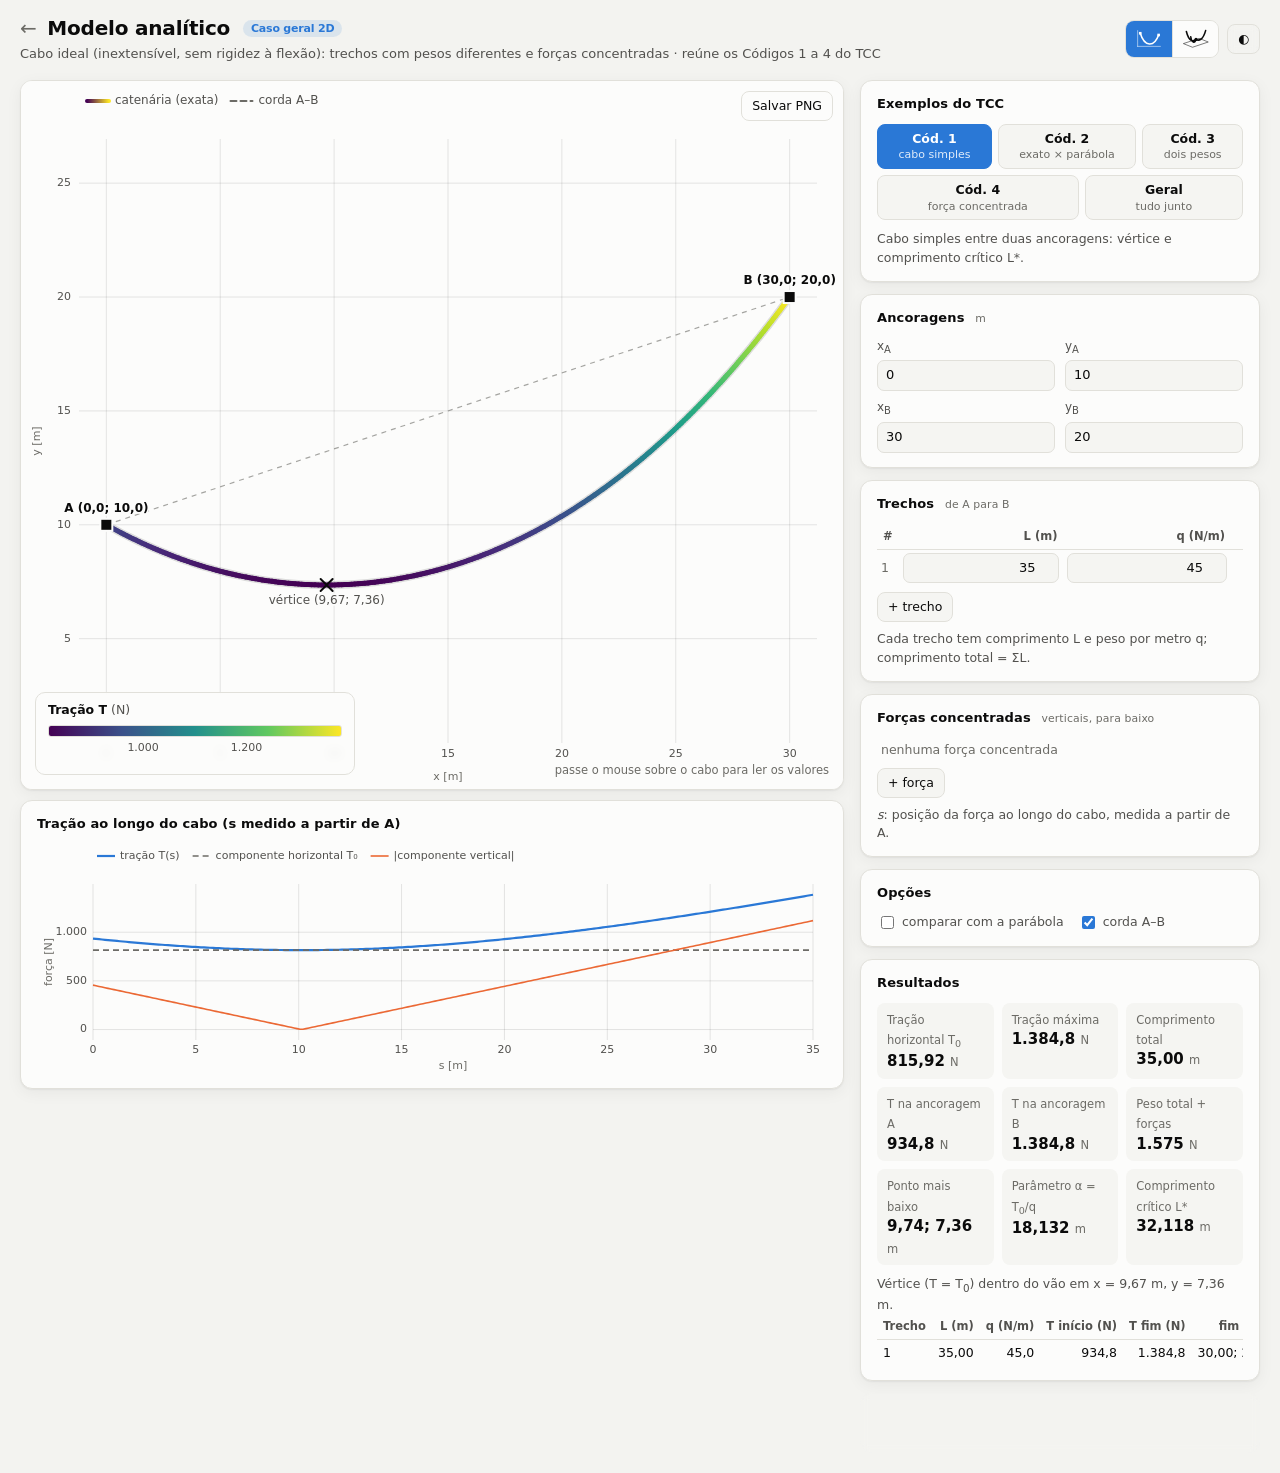
==== visualizador/analitico.html @ 1027df05 "Botão Ver código passa a ser o último item da barra lateral em todas as páginas" ====
<!doctype html>
<html lang="pt-BR">
<head>
<meta charset="utf-8">
<meta name="viewport" content="width=device-width, initial-scale=1">
<title>Modelo analítico — Catenária</title>
<link rel="stylesheet" href="style.css?v=20261104">
</head>
<body>

<header class="top">
  <div>
    <h1><a class="voltar" href="index.html" title="Voltar ao início">←</a> Modelo analítico <span class="tag" id="tagModo">Caso geral 2D</span></h1>
    <p class="sub" id="subModo">Cabo ideal (inextensível, sem rigidez à flexão): trechos com pesos diferentes e forças concentradas · reúne os Códigos 1 a 4 do TCC</p>
  </div>
  <div class="hdr-btns">
    <div class="abas" role="tablist" aria-label="Modelo">
      <button type="button" role="tab" data-modo="2d" class="on" aria-label="2D · caso geral" data-dica="2D · caso geral">
        <svg viewBox="0 0 32 24" aria-hidden="true"><path d="M3 21 H29 M3 21 V3" class="eixo"/><path d="M6 6 C 11 22, 22 22, 27 8"/><rect x="4.5" y="4.5" width="3" height="3"/><rect x="25.5" y="6.5" width="3" height="3"/></svg>
      </button>
      <button type="button" role="tab" data-modo="3d" aria-label="3D · dois cabos" data-dica="3D · dois cabos">
        <svg viewBox="0 0 32 24" aria-hidden="true"><path d="M2 18 L12 22 L30 16 L20 12 Z" class="eixo"/><path d="M5 4 C 8 16, 13 16, 16 13 M27 3 C 24 14, 19 15, 16 13 M16 13 C 15 18, 11 17, 10 10"/><circle cx="16" cy="13" r="1.8" class="no"/></svg>
      </button>
    </div>
    <button id="btnTema" class="ghost" type="button" title="Alternar tema claro/escuro" aria-label="Alternar tema claro/escuro">◐</button>
  </div>
</header>

<main class="layout">
  <section class="stage" aria-label="Gráfico">
    <div class="viewport" id="viewport">
      <canvas id="cv" role="img" aria-label="Perfil do cabo pintado pela tração"></canvas>
      <div class="toolbar" role="group" aria-label="Ações">
        <span class="modo3d" hidden>
          <button type="button" data-view="iso" class="on">Isométrica</button>
          <button type="button" data-view="front">Frontal <small>XY</small></button>
          <button type="button" data-view="side">Lateral <small>ZY</small></button>
          <button type="button" data-view="top">Superior <small>XZ</small></button>
        </span>
        <button type="button" id="btnPng" title="Salvar a imagem atual como PNG">Salvar PNG</button>
      </div>
      <div class="legend" id="legend">
        <div class="lg-title"><b>Tração T</b> <span>(N)</span></div>
        <div class="lg-bar" id="lgBar"></div>
        <div class="lg-ticks" id="lgTicks"></div>
      </div>
      <div class="hint" id="hint">passe o mouse sobre o cabo para ler os valores</div>
      <div class="tip" id="tip" hidden></div>
    </div>
    <div class="card">
      <h2 id="chTitulo">Tração ao longo do cabo</h2>
      <canvas id="ch" class="grafico" height="230" role="img" aria-label="Tração ao longo do cabo"></canvas>
    </div>
  </section>

  <aside class="side">
    <!-- ======================= 2D ======================= -->
    <div id="painel2d">
      <section class="card">
        <h2>Exemplos do TCC</h2>
        <div class="icon-row" id="presets2d"></div>
        <p class="note" id="presetNota"></p>
      </section>

      <section class="card">
        <h2>Ancoragens <small>m</small></h2>
        <div class="grade2">
          <label><span>x<sub>A</sub></span><input type="number" step="any" id="xA"></label>
          <label><span>y<sub>A</sub></span><input type="number" step="any" id="yA"></label>
          <label><span>x<sub>B</sub></span><input type="number" step="any" id="xB"></label>
          <label><span>y<sub>B</sub></span><input type="number" step="any" id="yB"></label>
        </div>
      </section>

      <section class="card">
        <h2>Trechos <small>de A para B</small></h2>
        <table class="tbl edit" id="tbTrechos"></table>
        <button type="button" class="add" id="addTrecho">+ trecho</button>
        <p class="note">Cada trecho tem comprimento L e peso por metro q; comprimento total = ΣL.</p>
      </section>

      <section class="card">
        <h2>Forças concentradas <small>verticais, para baixo</small></h2>
        <table class="tbl edit" id="tbCargas"></table>
        <button type="button" class="add" id="addCarga">+ força</button>
        <p class="note"><i>s</i>: posição da força ao longo do cabo, medida a partir de A.</p>
      </section>

      <section class="card">
        <h2>Opções</h2>
        <div class="checks">
          <label><input type="checkbox" id="chParab"> comparar com a parábola</label>
          <label><input type="checkbox" id="chCorda" checked> corda A–B</label>
        </div>
        <p class="res" id="notaParab"></p>
      </section>

      <section class="card">
        <h2>Resultados</h2>
        <p class="note warn" id="erro2d" hidden></p>
        <div class="pgrid" id="res2d"></div>
        <p class="res" id="nota2d"></p>
        <div class="tablewrap"><table class="tbl" id="tbRes2d"></table></div>
      </section>
      <div class="ver-codigo" data-codigos="solver,cod1,cod2,cod3,cod4" data-rotulo="Ver os códigos do modelo 2D"></div>
    </div>

    <!-- ======================= 3D ======================= -->
    <div id="painel3d" hidden>
      <section class="card">
        <h2>Cenários</h2>
        <div class="icon-row" id="presets3d"></div>
        <p class="note">Cabo principal ancorado em A e B (plano z = 0) e dividido no nó P a uma fração η de L<sub>1</sub>; o ramal liga C a P.</p>
      </section>
      <section class="card">
        <h2>Ancoragens <small>m · y = vertical</small></h2>
        <div class="grade3">
          <span></span><b>x</b><b>y</b><b>z</b>
          <b>A</b><input type="number" step="any" id="Ax"><input type="number" step="any" id="Ay"><input type="number" step="any" id="Az">
          <b>B</b><input type="number" step="any" id="Bx"><input type="number" step="any" id="By"><input type="number" step="any" id="Bz">
          <b>C</b><input type="number" step="any" id="Cx"><input type="number" step="any" id="Cy"><input type="number" step="any" id="Cz">
        </div>
      </section>
      <section class="card">
        <h2>Cabos</h2>
        <div class="grade2">
          <label><span>L<sub>1</sub> (m)</span><input type="number" step="any" id="L1"></label>
          <label><span>η (fração de L<sub>1</sub> em A–P)</span><input type="number" step="any" id="eta"></label>
          <label><span>L<sub>C</sub> (m)</span><input type="number" step="any" id="LC"></label>
          <label><span>q<sub>1</sub> (N/m)</span><input type="number" step="any" id="q1"></label>
          <label><span>q<sub>2</sub> (N/m)</span><input type="number" step="any" id="q2"></label>
        </div>
      </section>
      <section class="card">
        <h2>Resultados</h2>
        <p class="note warn" id="erro3d" hidden></p>
        <div class="pgrid" id="res3d"></div>
        <div class="tablewrap"><table class="tbl" id="tbRes3d"></table></div>
      </section>
      <div class="ver-codigo" data-codigos="cod5" data-rotulo="Ver o código do sistema 3D"></div>
    </div>
  </aside>
</main>

<script src="analitico_solver.js?v=20261104"></script>
<script src="analitico.js?v=20261104"></script>
<script src="codigos.js?v=20261104" onerror="window.CODIGOS=null"></script>
<script src="codigo.js?v=20261104"></script>
</body>
</html>
---- visualizador/style.css ----
:root {
  color-scheme: light;
  --bg: #f3f3f0;
  --surface: #fcfcfb;
  --surface-2: #f5f5f2;
  --ink: #0b0b0b;
  --ink-2: #52514e;
  --muted: #6c6b66;
  --line: #e1e0da;
  --grid: rgba(11, 11, 11, .10);
  --halo: rgba(11, 11, 11, .38);
  --accent: #2a78d6;
  --accent-ink: #ffffff;
  --c1: #2a78d6;   /* cabo A–P */
  --c2: #eb6834;   /* cabo B–P */
  --c3: #1baf7a;   /* cabo C–P */
  --warn-bg: #fff4dc;
  --warn-line: #eda100;
  --warn-ink: #5c3f00;
  --shadow: 0 1px 2px rgba(0, 0, 0, .06), 0 4px 16px rgba(0, 0, 0, .05);
}
@media (prefers-color-scheme: dark) {
  :root:where(:not([data-theme="light"])) {
    color-scheme: dark;
    --bg: #121211;
    --surface: #1a1a19;
    --surface-2: #222220;
    --ink: #ffffff;
    --ink-2: #c3c2b7;
    --muted: #9c9b91;
    --line: #2f2f2c;
    --grid: rgba(255, 255, 255, .10);
    --halo: rgba(255, 255, 255, .40);
    --accent: #3987e5;
    --c1: #3987e5; --c2: #d95926; --c3: #199e70;
    --warn-bg: #2b2413;
    --warn-line: #c98500;
    --warn-ink: #f0d9a3;
    --shadow: none;
  }
}
:root[data-theme="dark"] {
  color-scheme: dark;
  --bg: #121211;
  --surface: #1a1a19;
  --surface-2: #222220;
  --ink: #ffffff;
  --ink-2: #c3c2b7;
  --muted: #9c9b91;
  --line: #2f2f2c;
  --grid: rgba(255, 255, 255, .10);
  --halo: rgba(255, 255, 255, .40);
  --accent: #3987e5;
  --c1: #3987e5; --c2: #d95926; --c3: #199e70;
  --warn-bg: #2b2413;
  --warn-line: #c98500;
  --warn-ink: #f0d9a3;
  --shadow: none;
}

* { box-sizing: border-box; }
[hidden] { display: none !important; }
html, body { margin: 0; }
body {
  background: var(--bg);
  color: var(--ink);
  font: 14px/1.45 "Segoe UI", system-ui, -apple-system, Roboto, "Helvetica Neue", Arial, sans-serif;
  -webkit-font-smoothing: antialiased;
}
code { font: 12.5px/1 ui-monospace, "Cascadia Mono", Consolas, monospace; background: var(--surface-2); padding: 1px 5px; border-radius: 4px; }
small { color: var(--muted); font-weight: 400; }

/* ---------- topo ---------- */
.top {
  display: flex; align-items: center; justify-content: space-between; gap: 16px;
  padding: 14px 20px 6px;
  max-width: 1680px; margin: 0 auto;
}
h1 { margin: 0; font-size: 20px; letter-spacing: -.01em; font-weight: 650; }
.tag { font-size: 11px; font-weight: 600; color: var(--accent); background: color-mix(in srgb, var(--accent) 12%, transparent); padding: 2px 8px; border-radius: 99px; vertical-align: 3px; margin-left: 6px; }
.sub { margin: 2px 0 0; color: var(--ink-2); font-size: 13px; }
.hdr-btns { display: flex; align-items: center; gap: 8px; flex-shrink: 0; }

/* ---------- layout ---------- */
.layout {
  display: grid; gap: 16px;
  grid-template-columns: minmax(0, 1fr) 400px;
  padding: 10px 20px 20px;
  max-width: 1680px; margin: 0 auto;
  align-items: start;
}
.stage { display: flex; flex-direction: column; gap: 10px; position: sticky; top: 10px; }
.side { display: flex; flex-direction: column; gap: 12px; min-width: 0; }
/* modo "cena": esconde o painel lateral e deixa a visualização em tela cheia */
.layout.cena-cheia { grid-template-columns: minmax(0, 1fr); }
.layout.cena-cheia .side { display: none; }
/* cena de apresentação: sem legenda de tensão nem barra de tempo (a
   catenária já aparece na forma final, sem pintura por grandeza) */
.layout.cena-cheia .legend { display: none; }
.layout.cena-cheia .timeline { display: none; }

.card {
  background: var(--surface);
  border: 1px solid var(--line);
  border-radius: 12px;
  padding: 14px 16px;
  box-shadow: var(--shadow);
}
.card h2 { margin: 0 0 10px; font-size: 13px; font-weight: 650; color: var(--ink); letter-spacing: .01em; }
.card h2 small { margin-left: 6px; }
details.card > summary { cursor: pointer; font-weight: 650; font-size: 13px; list-style: none; }
details.card > summary::-webkit-details-marker { display: none; }
details.card > summary::before { content: "▸ "; color: var(--muted); }
details.card[open] > summary::before { content: "▾ "; }
details.card[open] > summary { margin-bottom: 10px; }

/* ---------- viewport ---------- */
.viewport {
  position: relative;
  height: clamp(440px, calc(100vh - 190px), 820px);
  background: var(--surface);
  border: 1px solid var(--line);
  border-radius: 12px;
  overflow: hidden;
  box-shadow: var(--shadow);
}
#cv { display: block; width: 100%; height: 100%; cursor: grab; touch-action: none; }
#cv.drag { cursor: grabbing; }

.toolbar { position: absolute; top: 10px; left: 10px; right: 10px; display: flex; flex-wrap: wrap; gap: 6px; pointer-events: none; }
.toolbar button { pointer-events: auto; }
.toolbar button:last-child { margin-left: auto; }
button {
  font: inherit; font-size: 12.5px; color: var(--ink);
  background: color-mix(in srgb, var(--surface) 88%, transparent);
  border: 1px solid var(--line);
  border-radius: 8px; padding: 5px 10px; cursor: pointer;
  backdrop-filter: blur(4px);
}
button:hover { border-color: var(--muted); }
button.on { background: var(--accent); color: var(--accent-ink); border-color: var(--accent); }
button.on small { color: inherit; opacity: .8; }
button:focus-visible, input:focus-visible, select:focus-visible { outline: 2px solid var(--accent); outline-offset: 2px; }
button.ghost { background: transparent; }
button.ico { width: 36px; height: 34px; padding: 0; font-size: 14px; }
button.primary { background: var(--accent); color: var(--accent-ink); border-color: var(--accent); }

.legend {
  position: absolute; left: 14px; bottom: 14px; width: min(320px, 60%);
  background: color-mix(in srgb, var(--surface) 90%, transparent);
  border: 1px solid var(--line); border-radius: 10px; padding: 8px 12px 20px;
  backdrop-filter: blur(4px);
}
.lg-title { font-size: 12.5px; color: var(--ink); margin-bottom: 6px; }
.lg-title span { color: var(--ink-2); }
.lg-bar { position: relative; height: 12px; border-radius: 3px; border: 1px solid var(--line); }
.lg-bar i { position: absolute; top: -6px; width: 0; height: 0; border-left: 4px solid transparent; border-right: 4px solid transparent; border-top: 6px solid var(--ink); transform: translateX(-4px); }
.lg-ticks { position: relative; height: 14px; margin-top: 3px; }
.lg-ticks span { position: absolute; transform: translateX(-50%); font-size: 11px; color: var(--ink-2); font-variant-numeric: tabular-nums; white-space: nowrap; }

.hint { position: absolute; right: 14px; bottom: 10px; font-size: 11.5px; color: var(--muted); pointer-events: none; }

.tip {
  position: absolute; z-index: 5; pointer-events: none;
  background: var(--surface); color: var(--ink);
  border: 1px solid var(--line); border-radius: 8px;
  padding: 7px 10px; font-size: 12px; line-height: 1.5;
  box-shadow: 0 4px 16px rgba(0, 0, 0, .18);
  white-space: nowrap;
}
.tip b { font-weight: 650; }
.tip .k { color: var(--ink-2); }
.tip .sw { display: inline-block; width: 9px; height: 9px; border-radius: 2px; margin-right: 6px; }

/* ---------- linha do tempo ---------- */
.timeline {
  display: flex; align-items: center; gap: 8px;
  background: var(--surface); border: 1px solid var(--line); border-radius: 12px;
  padding: 8px 12px; box-shadow: var(--shadow);
}
#slider { flex: 1; min-width: 80px; accent-color: var(--accent); }
.tl-info { display: flex; flex-direction: column; min-width: 190px; line-height: 1.25; font-variant-numeric: tabular-nums; }
.tl-info span { font-size: 12px; color: var(--ink-2); }
.speed { font-size: 12px; color: var(--ink-2); display: flex; align-items: center; gap: 4px; }

/* ---------- controles ---------- */
.radios { display: flex; flex-direction: column; gap: 4px; }
.radios button {
  display: flex; justify-content: space-between; align-items: baseline; gap: 10px;
  text-align: left; width: 100%; background: var(--surface-2);
}
.radios button.on { background: var(--accent); color: var(--accent-ink); border-color: var(--accent); }
.radios button span:last-child { color: var(--muted); font-size: 12px; }
.radios button.on span:last-child { color: inherit; opacity: .85; }
.icon-row { display: flex; flex-wrap: wrap; gap: 6px; margin: 4px 0 10px; }
.icon-row button {
  flex: 1 1 auto; min-width: 44px; background: var(--surface-2);
  font-size: 12.5px; font-variant-numeric: tabular-nums; padding: 7px 8px;
}
.icon-row button.on { background: var(--accent); color: var(--accent-ink); border-color: var(--accent); }
/* ---------- força concentrada ---------- */
.cabo-row button { display: flex; flex-direction: column; align-items: center; gap: 3px; padding: 7px 6px 6px; }
.cabo-row button svg { width: 46px; height: 26px; }
.cabo-row button small { font-size: 11px; opacity: .8; }
.rotulo-linha { display: flex; justify-content: space-between; align-items: baseline; font-size: 12px; color: var(--ink-2); margin-top: 6px; }
.rotulo-linha output { font-weight: 650; color: var(--ink); font-variant-numeric: tabular-nums; }
.regua { width: 100%; height: auto; display: block; margin: 2px 0 4px; user-select: none; }
.regua .cabo { fill: none; stroke: var(--ink-2); stroke-width: 2.5; stroke-linecap: round; }
.regua .ponto { fill: var(--surface-2); stroke: var(--ink-2); stroke-width: 1.5; cursor: pointer; }
.regua .ponto:hover { fill: var(--accent); }
.regua .ponto.on { fill: #e8590c; stroke: #e8590c; }
.regua .alvo { fill: transparent; cursor: pointer; }
.regua text { font-size: 11px; fill: var(--muted); font-family: inherit; }
.regua .ancora { fill: var(--ink); }
.regua .seta { stroke: #e8590c; stroke-width: 3; stroke-linecap: round; }
.regua .ponta { fill: #e8590c; }
.mag-linha { display: flex; align-items: center; gap: 8px; margin: 2px 0 10px; }
.mag-linha input { flex: 1; accent-color: #e8590c; }
.mag-linha .passo { width: 30px; height: 30px; padding: 0; font-size: 16px; line-height: 1; background: var(--surface-2); }
.note { margin: 8px 0 0; font-size: 12.5px; color: var(--ink-2); }
.note.warn { background: var(--warn-bg); color: var(--warn-ink); border-left: 3px solid var(--warn-line); padding: 7px 10px; border-radius: 6px; }
.row { display: flex; gap: 10px; margin-top: 10px; flex-wrap: wrap; }
.row label { display: flex; flex-direction: column; gap: 3px; font-size: 12px; color: var(--ink-2); flex: 1; min-width: 140px; }
select {
  font: inherit; font-size: 13px; color: var(--ink);
  background: var(--surface-2); border: 1px solid var(--line); border-radius: 8px; padding: 5px 8px;
}
.checks { display: flex; gap: 14px; flex-wrap: wrap; margin-top: 10px; font-size: 12.5px; color: var(--ink-2); }
.checks label { display: flex; align-items: center; gap: 5px; cursor: pointer; }
.checks input { accent-color: var(--accent); }

/* ---------- resultados ---------- */
.pgrid { display: grid; grid-template-columns: repeat(3, 1fr); gap: 8px; margin-bottom: 10px; }
.pgrid > div { background: var(--surface-2); border-radius: 8px; padding: 6px 10px; }
.pgrid .lbl { font-size: 11.5px; color: var(--muted); }
.pgrid .val { font-size: 15px; font-weight: 650; font-variant-numeric: tabular-nums; }
.pgrid .val small { font-size: 11.5px; }
.tablewrap { overflow-x: auto; }
.tablewrap.tall { max-height: 340px; overflow-y: auto; }
.tbl { width: 100%; border-collapse: collapse; font-size: 12.5px; font-variant-numeric: tabular-nums; }
.tbl th { text-align: right; font-weight: 600; color: var(--ink-2); font-size: 11.5px; padding: 4px 6px; border-bottom: 1px solid var(--line); white-space: nowrap; position: sticky; top: 0; background: var(--surface); }
.tbl td { text-align: right; padding: 4px 6px; border-bottom: 1px solid var(--line); white-space: nowrap; }
.tbl th:first-child, .tbl td:first-child { text-align: left; }
.tbl tr:last-child td { border-bottom: 0; }
.tbl .sw { display: inline-block; width: 10px; height: 10px; border-radius: 3px; margin-right: 6px; vertical-align: -1px; }
.tbl .dim { color: var(--muted); }
.tbl .delta { color: var(--ink-2); }

/* ---------- gráficos ---------- */
.legendrow { display: flex; gap: 14px; font-size: 12px; color: var(--ink-2); margin-bottom: 4px; }
.legendrow .sw { display: inline-block; width: 12px; height: 3px; border-radius: 2px; margin-right: 6px; vertical-align: 3px; }
.chart { position: relative; }
.chart svg { display: block; width: 100%; height: auto; overflow: visible; }
.chart text { fill: var(--ink-2); font-size: 11px; font-family: inherit; }
.chart .ttl { fill: var(--muted); }
.chart .gridline { stroke: var(--grid); stroke-width: 1; }
.chart .axis { stroke: var(--muted); stroke-width: 1; }
.chart .mk { stroke: var(--ink); stroke-width: 1; stroke-dasharray: 3 3; opacity: .55; }

.foot { max-width: 1680px; margin: 0 auto; padding: 0 20px 24px; color: var(--muted); font-size: 12px; }

/* ---------- responsivo ---------- */
@media (max-width: 1080px) {
  .layout { grid-template-columns: minmax(0, 1fr); padding: 8px 16px 16px; }
  .stage { position: static; }
  .viewport { height: clamp(360px, 62vh, 620px); }
  .top { padding: 12px 16px 4px; }
  .foot { padding: 0 16px 20px; }
}
@media (max-width: 560px) {
  .tl-info { min-width: 0; }
  .speed { display: none; }
  .hint { display: none; }
  .legend { width: calc(100% - 28px); }
  .pgrid { grid-template-columns: 1fr; }
}

/* ---------- modelo analítico ---------- */
[hidden] { display: none !important; }
#painel2d, #painel3d { display: flex; flex-direction: column; gap: 12px; }
a.voltar { color: var(--muted); text-decoration: none; margin-right: 4px; font-weight: 400; }
a.voltar:hover { color: var(--accent); }
.abas { display: inline-flex; border: 1px solid var(--line); border-radius: 9px; overflow: hidden; }
.abas button { border: 0; border-radius: 0; background: var(--surface); }
.abas button + button { border-left: 1px solid var(--line); }
.abas button.on { background: var(--accent); color: var(--accent-ink); }
input[type=number] {
  font: inherit; font-size: 13px; color: var(--ink); width: 100%; min-width: 0;
  background: var(--surface-2); border: 1px solid var(--line); border-radius: 7px; padding: 5px 8px;
  font-variant-numeric: tabular-nums;
}
.grade2 { display: grid; grid-template-columns: 1fr 1fr; gap: 8px 10px; }
.grade2 label { display: flex; flex-direction: column; gap: 3px; font-size: 12px; color: var(--ink-2); }
.grade3 { display: grid; grid-template-columns: 22px 1fr 1fr 1fr; gap: 6px 8px; align-items: center; font-size: 12px; color: var(--ink-2); }
.grade3 b { font-weight: 600; text-align: center; }
.tbl.edit td { padding: 3px 4px; }
.tbl.edit td:first-child { color: var(--muted); width: 22px; }
.tbl.edit input { text-align: right; }
.tbl .rm { width: 26px; height: 26px; padding: 0; line-height: 1; font-size: 15px; color: var(--muted); background: transparent; }
.tbl .rm:hover { color: #d7191c; border-color: #d7191c; }
button.add { margin-top: 6px; font-size: 12.5px; background: var(--surface-2); }
#presets2d button, #presets3d button { line-height: 1.25; padding: 6px 8px; }
#presets2d button small, #presets3d button small { font-size: 11px; }
#presets2d button.on small, #presets3d button.on small { color: inherit; opacity: .85; }
canvas.grafico { display: block; width: 100%; height: 230px; }

/* ---------- página inicial ---------- */
.inicio { max-width: 1100px; margin: 0 auto; padding: 48px 20px 40px; }
.inicio h1 { font-size: 30px; }
.inicio .sub { font-size: 14.5px; margin-top: 6px; max-width: 760px; }
.opcoes { display: grid; grid-template-columns: repeat(3, minmax(0, 1fr)); gap: 18px; margin-top: 34px; }
.opcao {
  display: flex; flex-direction: column; gap: 10px; text-decoration: none; color: inherit;
  background: var(--surface); border: 1px solid var(--line); border-radius: 16px; padding: 22px 22px 20px;
  box-shadow: var(--shadow); transition: border-color .15s, transform .15s;
}
a.opcao:hover { border-color: var(--accent); transform: translateY(-2px); }
.opcao svg { width: 100%; height: 120px; }
.opcao h2 { margin: 4px 0 0; font-size: 19px; font-weight: 650; }
.opcao p { margin: 0; color: var(--ink-2); font-size: 13.5px; }
.opcao ul { margin: 0; padding-left: 18px; color: var(--ink-2); font-size: 13px; }
.opcao .ir { margin-top: auto; color: var(--accent); font-weight: 600; font-size: 13.5px; }
.opcao.breve { opacity: .6; }
.opcao.breve .ir { color: var(--muted); }
@media (max-width: 860px) { .opcoes { grid-template-columns: 1fr; } }

/* ---------- créditos (página inicial) ---------- */
.creditos-btn { display: inline-flex; align-items: center; gap: 7px; }
.creditos-btn svg { width: 18px; height: 18px; fill: none; stroke: currentColor; stroke-width: 1.7; stroke-linecap: round; }
dialog.creditos {
  width: min(560px, calc(100vw - 32px)); max-height: calc(100vh - 48px); overflow-y: auto;
  padding: 30px 32px 24px; border: 1px solid var(--line); border-radius: 18px;
  background: var(--surface); color: var(--ink); box-shadow: 0 24px 64px rgba(0, 0, 0, .28);
}
dialog.creditos[open] { animation: cr-entra .22s ease-out; }
dialog.creditos:focus { outline: none; }
dialog.creditos::backdrop { background: rgba(10, 10, 12, .45); backdrop-filter: blur(3px); animation: cr-fundo .22s ease-out; }
@keyframes cr-entra { from { opacity: 0; transform: translateY(10px) scale(.98); } }
@keyframes cr-fundo { from { opacity: 0; } }
@media (prefers-reduced-motion: reduce) { dialog.creditos[open], dialog.creditos::backdrop { animation: none; } }
.cr-fechar { position: absolute; top: 12px; right: 12px; width: 34px; height: 34px; padding: 0; font-size: 20px; line-height: 1; background: transparent; border-color: transparent; color: var(--muted); }
.cr-fechar:hover { color: var(--ink); border-color: var(--line); }
.cr-topo { text-align: center; padding-bottom: 18px; border-bottom: 1px solid var(--line); margin-bottom: 6px; }
.cr-marca { width: 64px; height: 40px; }
.cr-marca rect { fill: var(--ink); }
.cr-marca path { stroke: var(--accent); }
.cr-rotulo { margin: 8px 0 6px; font-size: 11.5px; font-weight: 600; letter-spacing: .08em; text-transform: uppercase; color: var(--accent); }
.creditos h2 { margin: 0; font-size: 19px; line-height: 1.3; font-weight: 650; text-wrap: balance; }
.cr-inst { margin: 8px 0 0; font-size: 13px; color: var(--ink-2); }
.creditos h3 { margin: 18px 0 8px; font-size: 11.5px; font-weight: 650; letter-spacing: .08em; text-transform: uppercase; color: var(--muted); }
.cr-pessoas { list-style: none; margin: 0; padding: 0; display: grid; gap: 8px; }
.cr-pessoas li { display: flex; align-items: center; gap: 12px; padding: 10px 12px; background: var(--surface-2); border-radius: 12px; }
.cr-pessoas b { display: block; font-size: 14.5px; font-weight: 620; }
.cr-pessoas small { display: block; font-size: 12.5px; margin-top: 1px; }
.cr-avatar {
  flex: 0 0 40px; width: 40px; height: 40px; border-radius: 50%; display: grid; place-items: center;
  font-size: 13.5px; font-weight: 700; letter-spacing: .02em;
  color: var(--accent); background: color-mix(in srgb, var(--accent) 14%, transparent);
}
.cr-avatar.cr-prof { color: #b45309; background: color-mix(in srgb, #e8590c 16%, transparent); }
.cr-sobre { margin: 18px 0 0; font-size: 13px; color: var(--ink-2); line-height: 1.55; }
.cr-rodape { display: flex; justify-content: flex-end; margin-top: 18px; }
.cr-rodape button { padding: 8px 18px; }

/* abas 2D/3D só com ícone; o nome aparece numa dica ao passar o mouse */
.abas { overflow: visible; }
/* o cabeçalho fica acima dos cards (que têm position: relative), senão a dica some atrás deles */
.top { position: relative; z-index: 30; }
.abas button { position: relative; width: 46px; height: 36px; padding: 0; display: grid; place-items: center; }
.abas button:first-child { border-radius: 8px 0 0 8px; }
.abas button:last-child { border-radius: 0 8px 8px 0; }
.abas svg { width: 28px; height: 21px; fill: none; stroke: currentColor; stroke-width: 1.8; stroke-linecap: round; stroke-linejoin: round; }
.abas svg rect, .abas svg .no { fill: currentColor; stroke: none; }
.abas svg .eixo { stroke-width: 1.1; opacity: .55; }
.abas button[data-dica]::after {
  content: attr(data-dica); position: absolute; top: calc(100% + 8px); left: 50%; transform: translate(-50%, -3px);
  white-space: nowrap; font-size: 12px; font-weight: 500; color: var(--ink); background: var(--surface);
  border: 1px solid var(--line); border-radius: 7px; padding: 4px 9px; box-shadow: 0 4px 14px rgba(0, 0, 0, .14);
  opacity: 0; pointer-events: none; transition: opacity .12s, transform .12s; z-index: 5;
}
.abas button:hover::after, .abas button:focus-visible::after { opacity: 1; transform: translate(-50%, 0); }

/* ---------- notas dos cards: ícone "i" + balão ---------- */
.card { position: relative; }
.card h2.com-info { display: flex; align-items: center; gap: 6px; }
.card h2.com-info small { margin-left: 2px; }
.info-btn {
  margin-left: auto; flex: 0 0 auto; width: 26px; height: 26px; padding: 0; display: grid; place-items: center;
  border-radius: 50%; border-color: transparent; background: transparent; color: var(--muted);
}
.info-btn:hover, .info-btn.on { color: var(--accent); border-color: color-mix(in srgb, var(--accent) 40%, transparent); background: color-mix(in srgb, var(--accent) 10%, transparent); }
.info-btn svg { width: 17px; height: 17px; fill: none; stroke: currentColor; stroke-width: 1.6; stroke-linecap: round; }
.info-btn svg .p { fill: currentColor; stroke: none; }
.info-pop {
  position: absolute; z-index: 20; top: 44px; left: 12px; right: 12px;
  background: var(--surface); border: 1px solid var(--line); border-radius: 10px;
  padding: 10px 12px; box-shadow: 0 10px 28px rgba(0, 0, 0, .22);
  animation: info-entra .14s ease-out;
}
.info-pop::before {
  content: ""; position: absolute; top: -6px; right: 14px; width: 10px; height: 10px;
  background: var(--surface); border-left: 1px solid var(--line); border-top: 1px solid var(--line); transform: rotate(45deg);
}
.info-pop .note { margin: 0; }
.info-pop .note + .note { margin-top: 8px; }
@keyframes info-entra { from { opacity: 0; transform: translateY(-4px); } }
@media (prefers-reduced-motion: reduce) { .info-pop { animation: none; } }

/* orientador: cartão clicável (perfil externo, nova aba) */
.cr-pessoas li:has(> .cr-link) { padding: 0; }
.cr-link { display: flex; align-items: center; gap: 12px; width: 100%; padding: 10px 12px; border-radius: 12px; color: inherit; text-decoration: none; border: 1px solid transparent; transition: border-color .15s, background .15s; }
.cr-link:hover { border-color: var(--accent); background: color-mix(in srgb, var(--accent) 6%, transparent); }
.cr-link:hover b { color: var(--accent); }
.cr-link:focus-visible { outline: 2px solid var(--accent); outline-offset: 2px; }
.cr-ext { width: 17px; height: 17px; margin-left: auto; flex: 0 0 auto; fill: none; stroke: var(--muted); stroke-width: 1.7; stroke-linecap: round; stroke-linejoin: round; }
.cr-link:hover .cr-ext { stroke: var(--accent); }
.sr-only { position: absolute; width: 1px; height: 1px; overflow: hidden; clip: rect(0 0 0 0); white-space: nowrap; }
details.card > summary.com-info { display: flex; align-items: center; gap: 6px; }
details.card > summary.com-info::before { flex: 0 0 auto; }
summary > .info-pop { top: 46px; font-weight: 400; cursor: default; }

/* rodapé da página inicial: link do repositório */
.rodape-inicio { margin: 28px 0 0; display: flex; flex-wrap: wrap; align-items: center; gap: 8px; font-size: 13px; color: var(--muted); }
.rodape-inicio a { display: inline-flex; align-items: center; gap: 7px; color: var(--ink-2); text-decoration: none; font-weight: 600; }
.rodape-inicio a:hover { color: var(--accent); }
.rodape-inicio svg { width: 17px; height: 17px; fill: currentColor; }

/* ---------- aba 2D da simulação (ansys2d.html) ---------- */
#casos { display: grid; grid-template-columns: repeat(4, minmax(0, 1fr)); }
#casos button { line-height: 1.25; padding: 6px 6px; }
#casos button small { font-size: 11px; }
#casos button.on small { color: inherit; opacity: .85; }
@media (max-width: 520px) { #casos { grid-template-columns: repeat(3, minmax(0, 1fr)); } }
.tbl.clicavel tbody tr { cursor: pointer; }
.tbl.clicavel tbody tr:hover td { background: var(--surface-2); }
.tbl.clicavel tbody tr.on td { background: color-mix(in srgb, var(--accent) 12%, transparent); font-weight: 600; }
/* resultados em texto que ficam visíveis no card (fora do ícone "i") */
.res { margin: 8px 0 0; font-size: 12.5px; color: var(--ink-2); }
.res:empty { display: none; }
/* logo do Ansys no card da página inicial (versão clara/escura conforme o tema) */
.titulo-logo { display: flex; align-items: center; gap: 10px; }
.titulo-logo img { height: 22px; width: auto; transform: translateY(1px); }
.logo-escuro { display: none; }
@media (prefers-color-scheme: dark) {
  :root:not([data-theme="light"]) .logo-claro { display: none; }
  :root:not([data-theme="light"]) .logo-escuro { display: inline; }
}
:root[data-theme="dark"] .logo-claro { display: none; }
:root[data-theme="dark"] .logo-escuro { display: inline; }
.titulo-logo img.logo-qualisys { height: 16px; transform: translateY(2px); }

/* ---------- experimento (experimento.html) ---------- */
.stage.exp { position: static; }
.stage.exp .viewport { height: clamp(380px, calc(100vh - 260px), 720px); }
.ghost-file {
  display: inline-flex; align-items: center; font-size: 12.5px; color: var(--ink); cursor: pointer;
  border: 1px solid var(--line); border-radius: 8px; padding: 5px 10px;
}
.ghost-file:hover { border-color: var(--muted); }
.ghost-file:focus-within { outline: 2px solid var(--accent); outline-offset: 2px; }
.exag-tag {
  position: absolute; left: 14px; top: 52px; font-size: 12px; font-weight: 600; color: var(--accent);
  background: color-mix(in srgb, var(--accent) 12%, var(--surface)); padding: 3px 9px; border-radius: 99px; pointer-events: none;
}
.soltar {
  position: absolute; inset: 10px; z-index: 6; display: grid; place-items: center; pointer-events: none;
  border: 2px dashed var(--accent); border-radius: 10px; font-weight: 600; color: var(--accent);
  background: color-mix(in srgb, var(--accent) 8%, var(--surface));
}
.gr-wrap { position: relative; }
canvas.grafico-exp { display: block; width: 100%; height: 330px; cursor: crosshair; }
.tbl.edit-nomes td { padding: 3px 6px; }
.tbl.edit-nomes input[type=text] {
  font: inherit; font-size: 12.5px; color: var(--ink); width: 92px;
  background: transparent; border: 1px solid transparent; border-radius: 6px; padding: 3px 6px;
}
.tbl.edit-nomes input[type=text]:hover { border-color: var(--line); }
.tbl.edit-nomes input[type=text]:focus { border-color: var(--accent); background: var(--surface); outline: none; }
.tbl.clicavel tbody tr.on input[type=text] { font-weight: 600; }
.lig-linha { display: flex; align-items: center; gap: 6px; }
.lig-linha select { flex: 1; min-width: 0; }
.lig-linha .add { margin-top: 0; }
.lig-lista { list-style: none; margin: 10px 0 0; padding: 0; display: grid; gap: 4px; font-size: 12.5px; }
.lig-lista li { display: flex; align-items: center; gap: 8px; padding: 3px 4px 3px 10px; background: var(--surface-2); border-radius: 8px; }
.lig-lista li span { flex: 1; }
.lig-lista li small { font-variant-numeric: tabular-nums; }
.lig-lista li.vazio { color: var(--muted); background: transparent; padding-left: 0; }
.lig-lista .rm { width: 26px; height: 26px; padding: 0; line-height: 1; font-size: 15px; color: var(--muted); background: transparent; border-color: transparent; }
.lig-lista .rm:hover { color: #d7191c; border-color: #d7191c; }

.row.importar { align-items: center; }
.row.importar .add { margin-top: 0; }
dialog.colar {
  width: min(640px, calc(100vw - 32px)); padding: 22px 24px 18px; border: 1px solid var(--line); border-radius: 16px;
  background: var(--surface); color: var(--ink); box-shadow: 0 24px 64px rgba(0, 0, 0, .28);
}
dialog.colar::backdrop { background: rgba(10, 10, 12, .45); backdrop-filter: blur(3px); }
dialog.colar h2 { margin: 0 0 6px; font-size: 16px; font-weight: 650; }
dialog.colar .ex { margin: 6px 0 0; padding: 6px 10px; background: var(--surface-2); border-radius: 8px; font: 12px/1.45 ui-monospace, "Cascadia Mono", Consolas, monospace; color: var(--ink-2); overflow-x: auto; tab-size: 10; }
.colar-nome { display: flex; flex-direction: column; gap: 3px; margin-top: 12px; font-size: 12px; color: var(--ink-2); }
.colar-nome input, dialog.colar textarea {
  font: inherit; font-size: 13px; color: var(--ink); background: var(--surface-2);
  border: 1px solid var(--line); border-radius: 8px; padding: 6px 8px;
}
dialog.colar textarea { display: block; width: 100%; height: 220px; margin-top: 10px; resize: vertical; font: 12.5px/1.4 ui-monospace, "Cascadia Mono", Consolas, monospace; white-space: pre; }
dialog.colar .cr-rodape { gap: 8px; }

/* visualizador da tabela */
.guia { display: grid; grid-template-columns: 220px minmax(0, 1fr); gap: 8px 22px; align-items: start; margin-bottom: 12px; }
.guia-lframe { width: 100%; height: auto; }
.guia-lframe .braco { stroke: var(--ink-2); stroke-width: 7; stroke-linecap: round; fill: none; opacity: .55; }
.guia-lframe .mk { fill: var(--surface); stroke: var(--ink); stroke-width: 2; }
.guia-lframe .ex, .guia-lframe .ey, .guia-lframe .ez { stroke-width: 2.2; fill: none; }
.guia-lframe .ex { stroke: #d7191c; } .guia-lframe .ex-p { fill: #d7191c; }
.guia-lframe .ey { stroke: #1a9641; } .guia-lframe .ey-p { fill: #1a9641; }
.guia-lframe .ez { stroke: #2a78d6; } .guia-lframe .ez-p { fill: #2a78d6; }
.guia-lframe text { font: 600 13px "Segoe UI", system-ui, sans-serif; fill: var(--ink); }
.guia-lframe .t0 { font-weight: 400; font-size: 11px; fill: var(--muted); }
.guia-eixos { margin: 0; display: grid; gap: 6px; font-size: 12.5px; color: var(--ink-2); }
.guia-eixos > div { display: grid; grid-template-columns: 92px minmax(0, 1fr); gap: 10px; }
.guia-eixos dt { font-weight: 650; color: var(--ink); }
.guia-eixos dt.cx { color: #d7191c; } .guia-eixos dt.cy { color: #1a9641; } .guia-eixos dt.cz { color: #2a78d6; }
.guia-eixos dd { margin: 0; }
.guia-eixos a, .fontes a { color: var(--accent); }
.sub-card { margin: 4px 0 12px; border: 1px solid var(--line); border-radius: 10px; padding: 8px 12px; }
.sub-card > summary { cursor: pointer; font-weight: 600; font-size: 12.5px; }
.sub-card[open] > summary { margin-bottom: 8px; }
.tbl.cab td { white-space: normal; text-align: left; vertical-align: top; }
.tbl.cab th { text-align: left; }
.tbl.cab td:nth-child(2) { white-space: nowrap; font-variant-numeric: tabular-nums; }
.tbl.cab caption { caption-side: bottom; text-align: left; font-size: 11.5px; color: var(--muted); padding-top: 6px; }
.dados-ctl { display: flex; align-items: center; flex-wrap: wrap; gap: 8px; margin-bottom: 8px; font-size: 12.5px; color: var(--ink-2); font-variant-numeric: tabular-nums; }
.dados-ctl .ico { width: 30px; height: 28px; padding: 0; }
.dados-ctl .add { margin-top: 0; }
.dados-ctl .seguir { display: flex; align-items: center; gap: 5px; margin-left: auto; cursor: pointer; }
.dados-ctl .seguir input { accent-color: var(--accent); }
.tablewrap.dados { max-height: 420px; overflow: auto; border: 1px solid var(--line); border-radius: 8px; }
.tbl.dados { font-size: 12px; }
.tbl.dados thead tr:first-child th { top: 0; }
.tbl.dados thead tr:nth-child(2) th { top: 25px; }
.tbl.dados th, .tbl.dados td { padding: 4px 8px; }
.tbl.dados th.grp { text-align: center; border-left: 1px solid var(--line); color: var(--ink); }
.tbl.dados th.grp.on { color: var(--accent); }
.tbl.dados th.ax { text-align: right; }
.tbl.dados th.ax.a0, .tbl.dados td.g0, .tbl.dados td.dim:nth-child(3n) { border-left: 1px solid var(--line); }
.tbl.dados th.a0 { color: #d7191c; } .tbl.dados th.a1 { color: #1a9641; } .tbl.dados th.a2 { color: #2a78d6; }
.tbl.dados td:first-child, .tbl.dados th:first-child { position: sticky; left: 0; background: var(--surface); z-index: 1; }
.tbl.dados thead th:first-child { z-index: 2; }
.fontes-tit { margin: 14px 0 6px; font-size: 11.5px; font-weight: 650; letter-spacing: .08em; text-transform: uppercase; color: var(--muted); }
.fontes { margin: 0; padding-left: 22px; font-size: 12px; color: var(--ink-2); display: grid; gap: 4px; }
.fontes li:target { background: color-mix(in srgb, var(--accent) 12%, transparent); border-radius: 4px; }
@media (max-width: 720px) { .guia { grid-template-columns: 1fr; } .guia-lframe { max-width: 240px; } }

/* ---------- botão "Ver código" e pop-up (codigo.js) ---------- */
.ver-codigo { display: block; }
.vc-btn {
  display: flex; align-items: center; gap: 12px; width: 100%; text-align: left;
  padding: 11px 14px; border-radius: 12px; background: var(--surface); box-shadow: var(--shadow);
  border: 1px dashed color-mix(in srgb, var(--accent) 45%, var(--line));
  transition: border-color .15s, background .15s, transform .15s;
}
.vc-btn:hover { border-style: solid; border-color: var(--accent); background: color-mix(in srgb, var(--accent) 6%, var(--surface)); transform: translateY(-1px); }
.vc-ico { flex: 0 0 36px; height: 36px; border-radius: 10px; display: grid; place-items: center; color: var(--accent); background: color-mix(in srgb, var(--accent) 13%, transparent); }
.vc-ico svg, .vc-seta svg, .cd-ico svg, .cd-btn svg { width: 19px; height: 19px; fill: none; stroke: currentColor; stroke-width: 1.9; stroke-linecap: round; stroke-linejoin: round; }
.vc-txt { flex: 1; min-width: 0; display: flex; flex-direction: column; line-height: 1.3; }
.vc-txt b { font-size: 13px; font-weight: 650; }
.vc-txt small { font-size: 11.5px; overflow: hidden; text-overflow: ellipsis; white-space: nowrap; }
.vc-selos { display: flex; gap: 4px; }
.vc-seta { color: var(--muted); display: grid; }
.vc-btn:hover .vc-seta { color: var(--accent); }
.cd-selo { display: inline-grid; place-items: center; min-width: 26px; height: 18px; padding: 0 5px; border-radius: 5px; font: 700 10px/1 ui-monospace, "Cascadia Mono", Consolas, monospace; letter-spacing: .02em; color: #fff; }
.cd-selo.l-python { background: #3572a5; }
.cd-selo.l-apdl { background: #d9822b; }
.cd-selo.l-javascript { background: #b8a200; color: #1b1b1b; }

dialog.codigo-dlg {
  width: min(980px, calc(100vw - 32px)); height: min(820px, calc(100vh - 48px)); padding: 0;
  border: 1px solid var(--line); border-radius: 16px; background: var(--surface); color: var(--ink);
  box-shadow: 0 24px 64px rgba(0, 0, 0, .32); overflow: hidden;
}
dialog.codigo-dlg[open] { display: flex; flex-direction: column; animation: cr-entra .2s ease-out; }
dialog.codigo-dlg::backdrop { background: rgba(10, 10, 12, .5); backdrop-filter: blur(3px); }
.cd-topo { display: flex; align-items: center; gap: 12px; padding: 14px 16px 12px; border-bottom: 1px solid var(--line); }
.cd-ico { flex: 0 0 38px; height: 38px; border-radius: 10px; display: grid; place-items: center; color: var(--accent); background: color-mix(in srgb, var(--accent) 13%, transparent); }
.cd-tit { flex: 1; min-width: 0; }
.cd-tit h2 { margin: 0; font-size: 15.5px; font-weight: 650; }
.cd-tit small { font: 11.5px ui-monospace, "Cascadia Mono", Consolas, monospace; }
.cd-acoes { display: flex; gap: 6px; flex-wrap: wrap; justify-content: flex-end; }
.cd-btn { display: inline-flex; align-items: center; gap: 6px; padding: 6px 11px; background: var(--surface-2); }
.cd-btn svg .fino { stroke-width: 1.4; }
.cd-btn[aria-pressed="true"] { color: var(--accent); border-color: color-mix(in srgb, var(--accent) 50%, var(--line)); }
.cd-btn.primario { background: var(--accent); color: var(--accent-ink); border-color: var(--accent); }
.cd-btn.feito { background: #1a9641; border-color: #1a9641; color: #fff; }
.cd-btn.so-ico { padding: 6px; }
.cd-abas { display: flex; gap: 4px; padding: 8px 12px 0; border-bottom: 1px solid var(--line); overflow-x: auto; }
.cd-abas button { display: inline-flex; align-items: center; gap: 7px; white-space: nowrap; border: 1px solid transparent; border-bottom: 0; border-radius: 8px 8px 0 0; background: transparent; color: var(--ink-2); padding: 7px 11px; }
.cd-abas button:hover { color: var(--ink); background: var(--surface-2); }
.cd-abas button.on { color: var(--ink); background: var(--surface-2); border-color: var(--line); font-weight: 600; }
.cd-corpo { flex: 1; overflow: auto; background: var(--surface-2); }
.cd-pre { margin: 0; padding: 12px 16px 16px; font: 12.5px/1.6 ui-monospace, "Cascadia Mono", Consolas, monospace; tab-size: 4; color: var(--ink); counter-reset: ln; }
.cd-pre .ln { display: block; min-width: max-content; white-space: pre; }
.cd-pre.linhas .ln::before { counter-increment: ln; content: counter(ln); display: inline-block; width: 3.2em; margin-right: 1.2em; text-align: right; color: var(--muted); opacity: .6; user-select: none; }
.cd-pre .ln:hover { background: color-mix(in srgb, var(--accent) 7%, transparent); }
.tk-k { color: #a626a4; font-weight: 600; }
.tk-s { color: #2f8a3a; }
.tk-n { color: #b76b01; }
.tk-f { color: #2a6fd6; }
:root[data-theme="dark"] .tk-k { color: #d78cf0; } :root[data-theme="dark"] .tk-s { color: #8fd18a; }
:root[data-theme="dark"] .tk-n { color: #f0b46a; } :root[data-theme="dark"] .tk-f { color: #79b0ff; }
@media (prefers-color-scheme: dark) {
  :root:not([data-theme="light"]) .tk-k { color: #d78cf0; } :root:not([data-theme="light"]) .tk-s { color: #8fd18a; }
  :root:not([data-theme="light"]) .tk-n { color: #f0b46a; } :root:not([data-theme="light"]) .tk-f { color: #79b0ff; }
}
.cd-rodape { display: flex; align-items: center; justify-content: space-between; gap: 12px; flex-wrap: wrap; padding: 8px 16px; border-top: 1px solid var(--line); font-size: 12px; color: var(--ink-2); }
.cd-rodape a { color: var(--accent); }
.cd-dica { color: var(--muted); }
@media (max-width: 640px) { .cd-btn span { display: none; } .cd-btn { padding: 6px; } }
.cd-pre code { font: inherit; background: none; padding: 0; border-radius: 0; }

.bi { width: 16px; height: 16px; fill: none; stroke: currentColor; stroke-width: 1.9; stroke-linecap: round; stroke-linejoin: round; flex: 0 0 auto; }
.com-ico, .ghost-file { display: inline-flex; align-items: center; gap: 6px; }

/* explicação curta que aparece ao passar o mouse (ou focar pelo teclado) */
.dica { position: relative; }
.dica::after {
  content: attr(data-dica); position: absolute; left: 0; bottom: calc(100% + 8px); z-index: 10;
  width: max-content; max-width: 320px; white-space: normal; font-size: 12px; line-height: 1.4; color: var(--ink);
  background: var(--surface); border: 1px solid var(--line); border-radius: 8px; padding: 7px 10px;
  box-shadow: 0 6px 18px rgba(0, 0, 0, .18); opacity: 0; transform: translateY(3px); pointer-events: none;
  transition: opacity .12s, transform .12s;
}
.dica:hover::after, .dica:focus-within::after { opacity: 1; transform: translateY(0); }

/* botões de importar (Ensaio): compactos, mesmo visual dos botões .add */
.row.importar { gap: 6px; margin-top: 8px; }
.row.importar label.ghost-file, .row.importar .add {
  flex: 0 0 auto; min-width: 0; flex-direction: row; gap: 6px; margin: 0;
  height: 28px; padding: 0 10px; font-size: 12.5px; color: var(--ink);
  background: var(--surface-2); border: 1px solid var(--line); border-radius: 8px;
}
.row.importar label.ghost-file:hover, .row.importar .add:hover { border-color: var(--muted); }
.bi { width: 15px; height: 15px; color: var(--ink-2); }
button:hover .bi, .ghost-file:hover .bi { color: var(--accent); }
.primary .bi { color: inherit; }

/* chave liga/desliga (substitui a caixa de seleção) */
.chave { display: inline-flex; align-items: center; gap: 8px; cursor: pointer; user-select: none; color: var(--ink-2); font-size: 12.5px; }
.chave input {
  appearance: none; -webkit-appearance: none; margin: 0; flex: 0 0 auto; position: relative; cursor: pointer;
  width: 30px; height: 17px; border-radius: 99px; background: var(--surface-2); border: 1px solid var(--line);
  transition: background .15s, border-color .15s;
}
.chave input::before {
  content: ""; position: absolute; top: 2px; left: 2px; width: 11px; height: 11px; border-radius: 50%;
  background: var(--muted); transition: transform .15s, background .15s;
}
.chave input:checked { background: var(--accent); border-color: var(--accent); }
.chave input:checked::before { transform: translateX(13px); background: var(--accent-ink); }
.chave:hover input { border-color: var(--muted); }
.chave:hover input:checked { border-color: var(--accent); }
.chave input:focus-visible { outline: 2px solid var(--accent); outline-offset: 2px; }
.chave:has(input:checked) { color: var(--ink); }
@media (prefers-reduced-motion: reduce) { .chave input, .chave input::before { transition: none; } }
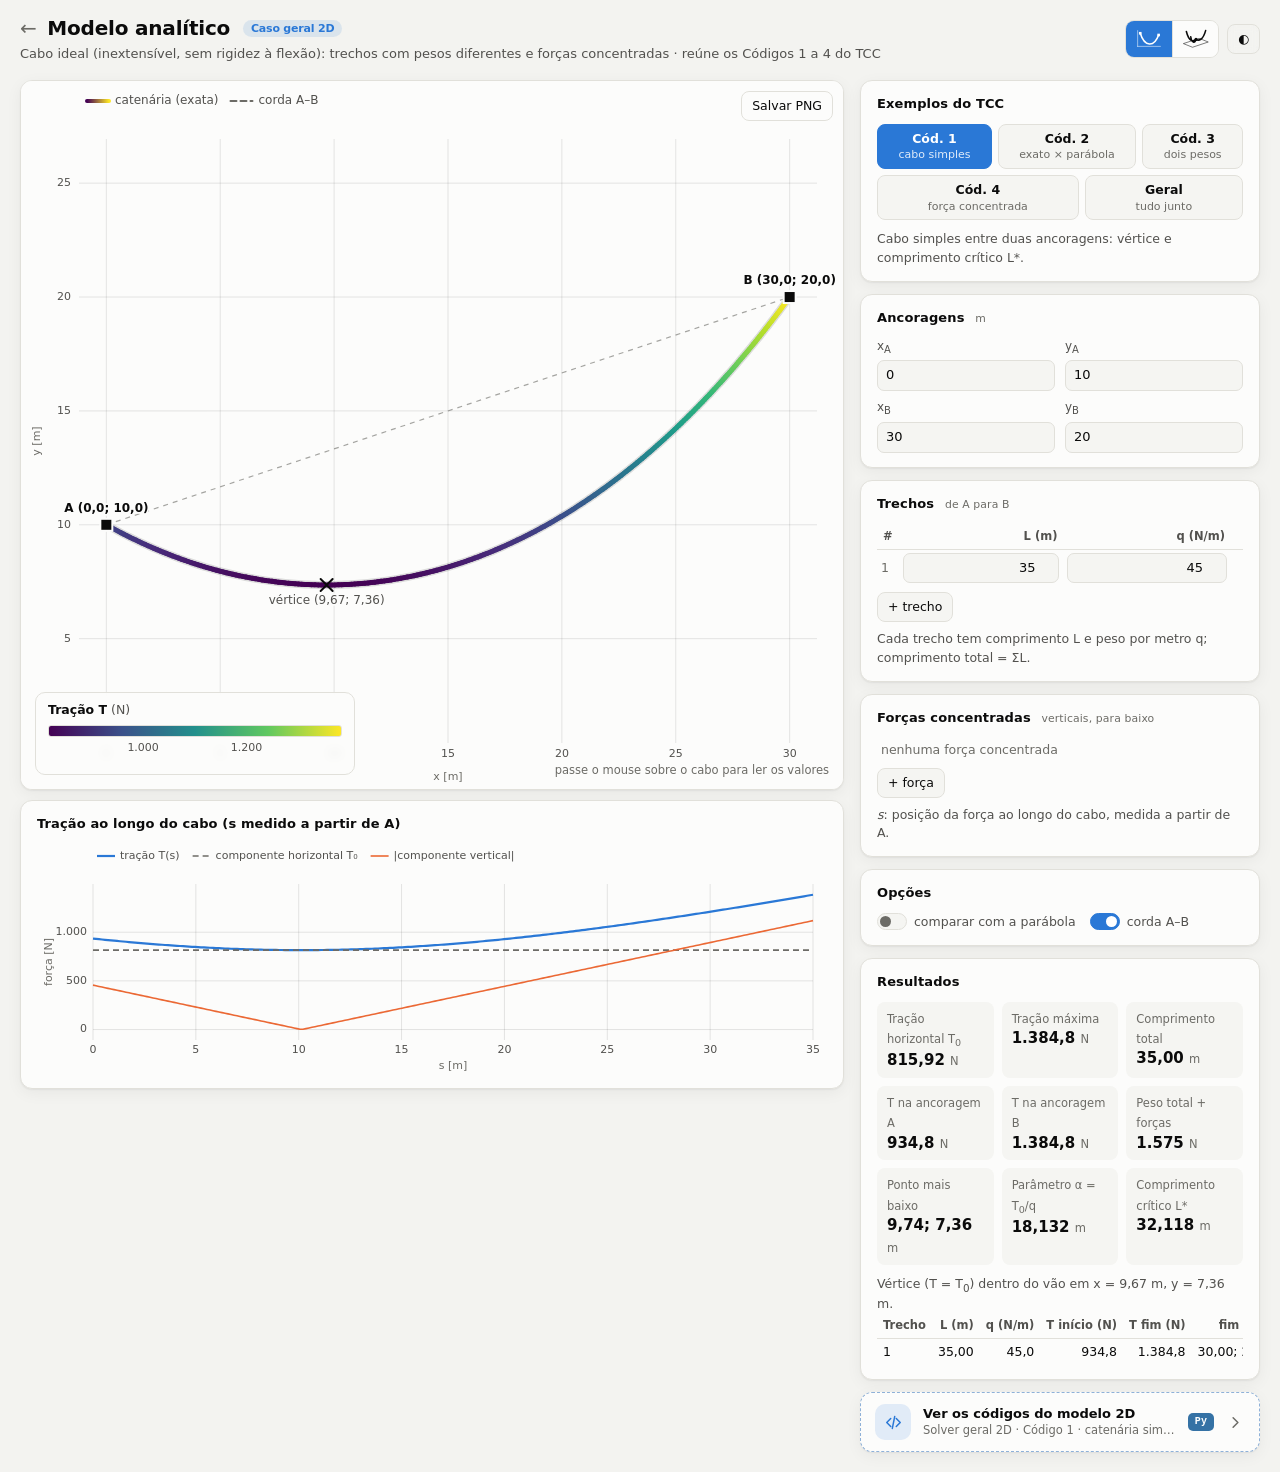
==== commit 73d19705: "Experimento: intervalo de tempo para a média (campos, botões, arraste no gráfico e trecho parado aut" ====
--- a/visualizador/analitico.html
+++ b/visualizador/analitico.html
@@ -4,7 +4,7 @@
 <meta charset="utf-8">
 <meta name="viewport" content="width=device-width, initial-scale=1">
 <title>Modelo analítico — Catenária</title>
-<link rel="stylesheet" href="style.css?v=20261104">
+<link rel="stylesheet" href="style.css?v=20261104b">
 </head>
 <body>
 
@@ -142,9 +142,9 @@
   </aside>
 </main>
 
-<script src="analitico_solver.js?v=20261104"></script>
-<script src="analitico.js?v=20261104"></script>
-<script src="codigos.js?v=20261104" onerror="window.CODIGOS=null"></script>
-<script src="codigo.js?v=20261104"></script>
+<script src="analitico_solver.js?v=20261104b"></script>
+<script src="analitico.js?v=20261104b"></script>
+<script src="codigos.js?v=20261104b" onerror="window.CODIGOS=null"></script>
+<script src="codigo.js?v=20261104b"></script>
 </body>
 </html>
--- a/visualizador/style.css
+++ b/visualizador/style.css
@@ -661,3 +661,32 @@
 .chave input:focus-visible { outline: 2px solid var(--accent); outline-offset: 2px; }
 .chave:has(input:checked) { color: var(--ink); }
 @media (prefers-reduced-motion: reduce) { .chave input, .chave input::before { transition: none; } }
+
+/* intervalo da média (card Posição de equilíbrio) */
+.intervalo { margin-bottom: 10px; padding: 10px 12px; background: var(--surface-2); border-radius: 10px; }
+.int-linha { display: flex; align-items: center; flex-wrap: wrap; gap: 8px; font-size: 12.5px; color: var(--ink-2); }
+.int-rot { font-weight: 600; color: var(--ink); margin-right: auto; }
+.int-linha label { display: inline-flex; align-items: center; gap: 5px; }
+.int-linha input[type=number] { width: 74px; background: var(--surface); padding: 4px 7px; }
+.int-botoes { display: flex; flex-wrap: wrap; gap: 6px; margin-top: 8px; }
+.int-botoes .add { margin: 0; height: 28px; padding: 0 9px; background: var(--surface); }
+.int-botoes .add:disabled { opacity: .5; cursor: default; }
+.intervalo .res { margin-top: 8px; }
+
+/* todas as caixas de seleção viram chave liga/desliga (mesmo visual da .chave) */
+input[type="checkbox"] {
+  appearance: none; -webkit-appearance: none; margin: 0; flex: 0 0 auto; position: relative; cursor: pointer;
+  width: 30px; height: 17px; border-radius: 99px; background: var(--surface-2); border: 1px solid var(--line);
+  vertical-align: middle; transition: background .15s, border-color .15s;
+}
+input[type="checkbox"]::before {
+  content: ""; position: absolute; top: 2px; left: 2px; width: 11px; height: 11px; border-radius: 50%;
+  background: var(--muted); transition: transform .15s, background .15s;
+}
+input[type="checkbox"]:checked { background: var(--accent); border-color: var(--accent); }
+input[type="checkbox"]:checked::before { transform: translateX(13px); background: var(--accent-ink); }
+label:hover > input[type="checkbox"]:not(:checked) { border-color: var(--muted); }
+input[type="checkbox"]:focus-visible { outline: 2px solid var(--accent); outline-offset: 2px; }
+input[type="checkbox"]:disabled { opacity: .45; cursor: default; }
+.checks label, .seguir { gap: 7px; }
+@media (prefers-reduced-motion: reduce) { input[type="checkbox"], input[type="checkbox"]::before { transition: none; } }
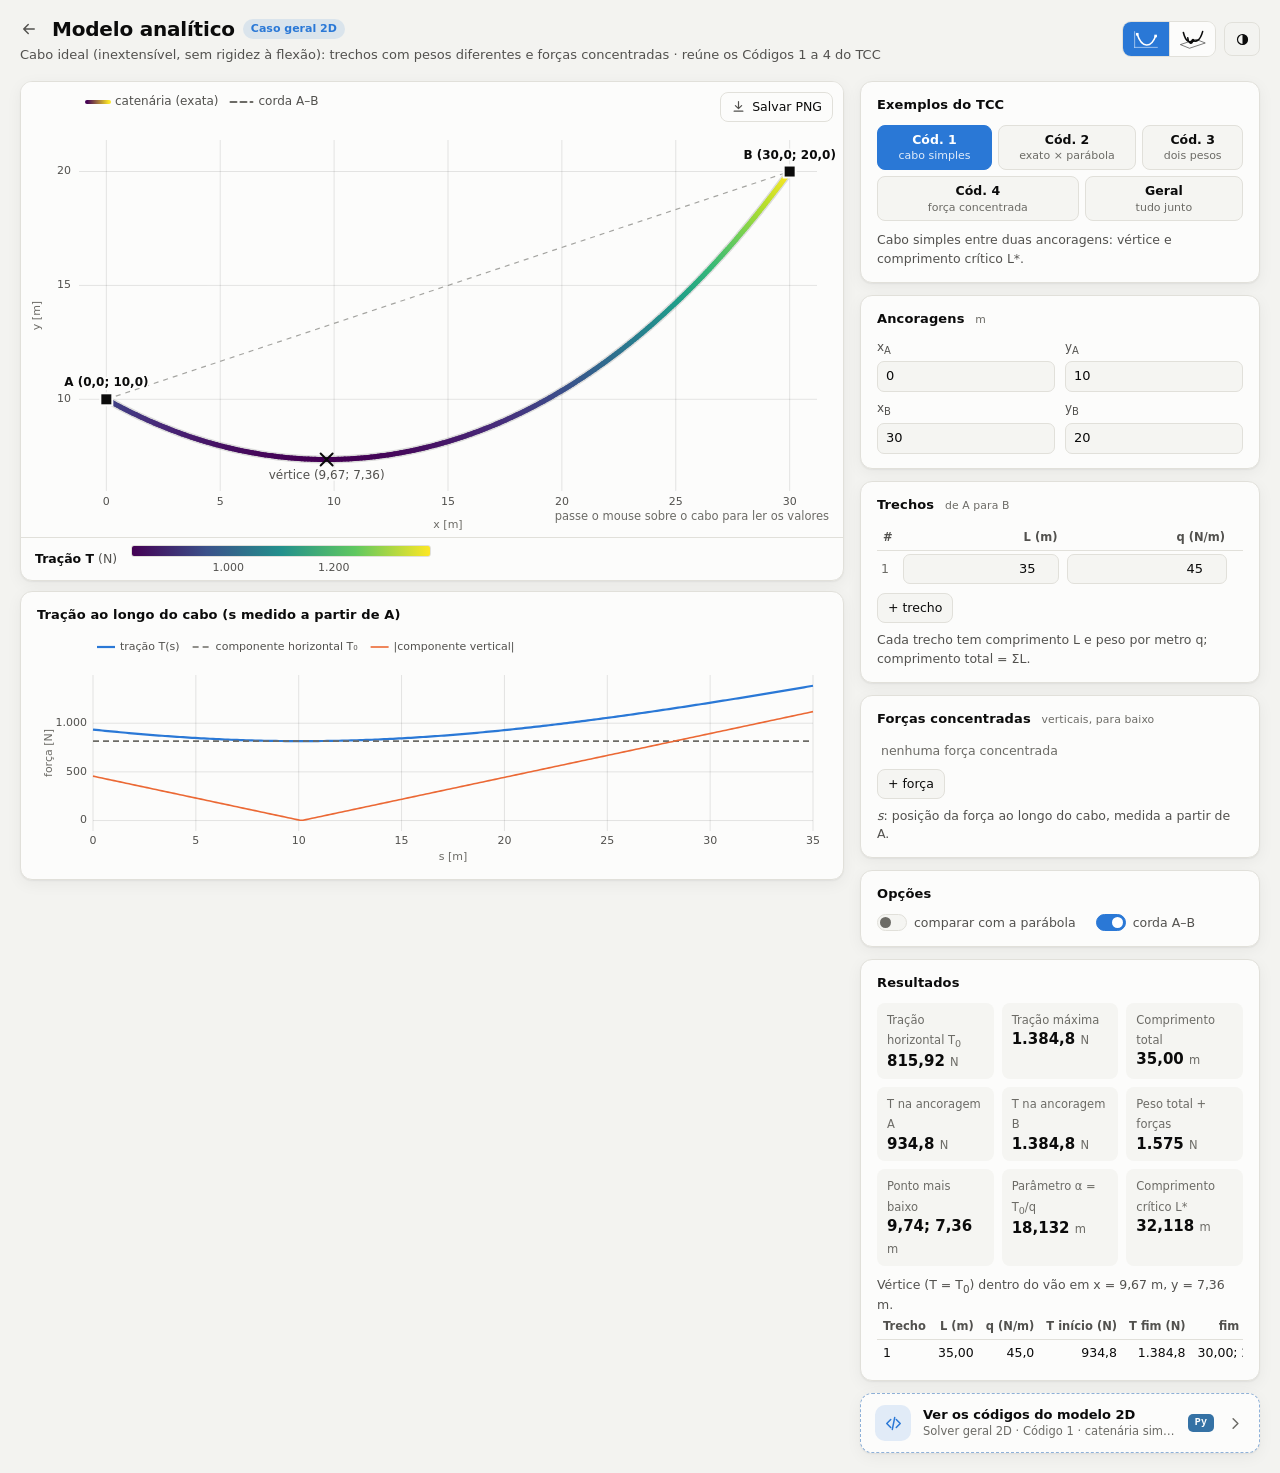
==== commit 6f7010c6: "Experimento das correntes: comparação real x analítico x Ansys, cena 3D corrigida e refino da interf" ====
--- a/visualizador/analitico.html
+++ b/visualizador/analitico.html
@@ -4,13 +4,14 @@
 <meta charset="utf-8">
 <meta name="viewport" content="width=device-width, initial-scale=1">
 <title>Modelo analítico — Catenária</title>
-<link rel="stylesheet" href="style.css?v=20261104b">
+<link rel="icon" href="img/favicon.svg" type="image/svg+xml">
+<link rel="stylesheet" href="style.css?v=20261105f">
 </head>
 <body>
 
 <header class="top">
   <div>
-    <h1><a class="voltar" href="index.html" title="Voltar ao início">←</a> Modelo analítico <span class="tag" id="tagModo">Caso geral 2D</span></h1>
+    <h1><a class="voltar" href="index.html" title="Voltar ao início" aria-label="Voltar ao início"><svg class="bi" viewBox="0 0 24 24" aria-hidden="true"><path d="M19 12H5M11 6l-6 6 6 6"/></svg></a> Modelo analítico <span class="tag" id="tagModo">Caso geral 2D</span></h1>
     <p class="sub" id="subModo">Cabo ideal (inextensível, sem rigidez à flexão): trechos com pesos diferentes e forças concentradas · reúne os Códigos 1 a 4 do TCC</p>
   </div>
   <div class="hdr-btns">
@@ -22,13 +23,13 @@
         <svg viewBox="0 0 32 24" aria-hidden="true"><path d="M2 18 L12 22 L30 16 L20 12 Z" class="eixo"/><path d="M5 4 C 8 16, 13 16, 16 13 M27 3 C 24 14, 19 15, 16 13 M16 13 C 15 18, 11 17, 10 10"/><circle cx="16" cy="13" r="1.8" class="no"/></svg>
       </button>
     </div>
-    <button id="btnTema" class="ghost" type="button" title="Alternar tema claro/escuro" aria-label="Alternar tema claro/escuro">◐</button>
+    <button id="btnTema" class="ghost ico" type="button" title="Alternar tema claro/escuro" aria-label="Alternar tema claro/escuro"><svg class="bi" viewBox="0 0 24 24" aria-hidden="true"><circle cx="12" cy="12" r="8"/><path d="M12 4a8 8 0 0 1 0 16z" fill="currentColor" stroke="none"/></svg></button>
   </div>
 </header>
 
 <main class="layout">
   <section class="stage" aria-label="Gráfico">
-    <div class="viewport" id="viewport">
+    <div class="viewport legenda-faixa" id="viewport">
       <canvas id="cv" role="img" aria-label="Perfil do cabo pintado pela tração"></canvas>
       <div class="toolbar" role="group" aria-label="Ações">
         <span class="modo3d" hidden>
@@ -37,7 +38,7 @@
           <button type="button" data-view="side">Lateral <small>ZY</small></button>
           <button type="button" data-view="top">Superior <small>XZ</small></button>
         </span>
-        <button type="button" id="btnPng" title="Salvar a imagem atual como PNG">Salvar PNG</button>
+        <button type="button" id="btnPng" class="com-ico" title="Salvar a imagem atual como PNG" aria-label="Salvar PNG"><svg class="bi" viewBox="0 0 24 24" aria-hidden="true"><path d="M12 4v11M7 10.5l5 5 5-5M5 19.5h14"/></svg><span class="so-largo">Salvar PNG</span></button>
       </div>
       <div class="legend" id="legend">
         <div class="lg-title"><b>Tração T</b> <span>(N)</span></div>
@@ -142,9 +143,9 @@
   </aside>
 </main>
 
-<script src="analitico_solver.js?v=20261104b"></script>
-<script src="analitico.js?v=20261104b"></script>
-<script src="codigos.js?v=20261104b" onerror="window.CODIGOS=null"></script>
-<script src="codigo.js?v=20261104b"></script>
+<script src="analitico_solver.js?v=20261105f"></script>
+<script src="analitico.js?v=20261105f"></script>
+<script src="codigos.js?v=20261105f" onerror="window.CODIGOS=null"></script>
+<script src="codigo.js?v=20261105f"></script>
 </body>
 </html>
--- a/visualizador/style.css
+++ b/visualizador/style.css
@@ -18,6 +18,7 @@
   --warn-line: #eda100;
   --warn-ink: #5c3f00;
   --shadow: 0 1px 2px rgba(0, 0, 0, .06), 0 4px 16px rgba(0, 0, 0, .05);
+  --ico-aviso: url("data:image/svg+xml,%3Csvg xmlns='http://www.w3.org/2000/svg' viewBox='0 0 24 24' fill='none' stroke='black' stroke-width='2' stroke-linecap='round' stroke-linejoin='round'%3E%3Cpath d='M12 4 2.8 19.5h18.4z'/%3E%3Cpath d='M12 10v4.2M12 17.2v.1'/%3E%3C/svg%3E");
 }
 @media (prefers-color-scheme: dark) {
   :root:where(:not([data-theme="light"])) {
@@ -67,6 +68,10 @@
   font: 14px/1.45 "Segoe UI", system-ui, -apple-system, Roboto, "Helvetica Neue", Arial, sans-serif;
   -webkit-font-smoothing: antialiased;
 }
+:root { accent-color: var(--accent); caret-color: var(--accent); scrollbar-color: color-mix(in srgb, var(--muted) 45%, transparent) transparent; }
+::selection { background: color-mix(in srgb, var(--accent) 26%, transparent); }
+a { text-underline-offset: 2px; }
+a:focus-visible, summary:focus-visible { outline: 2px solid var(--accent); outline-offset: 2px; border-radius: 4px; }
 code { font: 12.5px/1 ui-monospace, "Cascadia Mono", Consolas, monospace; background: var(--surface-2); padding: 1px 5px; border-radius: 4px; }
 small { color: var(--muted); font-weight: 400; }
 
@@ -76,10 +81,11 @@
   padding: 14px 20px 6px;
   max-width: 1680px; margin: 0 auto;
 }
-h1 { margin: 0; font-size: 20px; letter-spacing: -.01em; font-weight: 650; }
-.tag { font-size: 11px; font-weight: 600; color: var(--accent); background: color-mix(in srgb, var(--accent) 12%, transparent); padding: 2px 8px; border-radius: 99px; vertical-align: 3px; margin-left: 6px; }
+h1 { margin: 0; font-size: 20px; letter-spacing: -.01em; font-weight: 650; display: flex; align-items: center; flex-wrap: wrap; gap: 2px 8px; text-wrap: balance; }
+.tag { font-size: 11px; font-weight: 600; letter-spacing: 0; color: var(--accent); background: color-mix(in srgb, var(--accent) 12%, transparent); padding: 2px 8px; border-radius: 99px; white-space: nowrap; }
 .sub { margin: 2px 0 0; color: var(--ink-2); font-size: 13px; }
-.hdr-btns { display: flex; align-items: center; gap: 8px; flex-shrink: 0; }
+.hdr-btns { display: flex; align-items: center; flex-wrap: wrap; gap: 8px; flex-shrink: 0; }
+.hdr-btns > button, .hdr-btns > .ghost-file { height: 36px; }
 
 /* ---------- layout ---------- */
 .layout {
@@ -89,7 +95,7 @@
   max-width: 1680px; margin: 0 auto;
   align-items: start;
 }
-.stage { display: flex; flex-direction: column; gap: 10px; position: sticky; top: 10px; }
+.stage { display: flex; flex-direction: column; gap: 10px; position: sticky; top: 10px; min-width: 0; }
 .side { display: flex; flex-direction: column; gap: 12px; min-width: 0; }
 /* modo "cena": esconde o painel lateral e deixa a visualização em tela cheia */
 .layout.cena-cheia { grid-template-columns: minmax(0, 1fr); }
@@ -106,12 +112,16 @@
   padding: 14px 16px;
   box-shadow: var(--shadow);
 }
-.card h2 { margin: 0 0 10px; font-size: 13px; font-weight: 650; color: var(--ink); letter-spacing: .01em; }
+.card h2 { margin: 0 0 10px; font-size: 13px; font-weight: 650; color: var(--ink); letter-spacing: .01em; text-wrap: balance; }
 .card h2 small { margin-left: 6px; }
 details.card > summary { cursor: pointer; font-weight: 650; font-size: 13px; list-style: none; }
 details.card > summary::-webkit-details-marker { display: none; }
-details.card > summary::before { content: "▸ "; color: var(--muted); }
-details.card[open] > summary::before { content: "▾ "; }
+details.card > summary::before {
+  content: ""; display: inline-block; width: 6px; height: 6px; margin: 0 9px 2px 2px;
+  border-right: 1.6px solid var(--muted); border-bottom: 1.6px solid var(--muted);
+  transform: rotate(-45deg); transition: transform .15s;
+}
+details.card[open] > summary::before { transform: rotate(45deg); margin-bottom: 3px; }
 details.card[open] > summary { margin-bottom: 10px; }
 
 /* ---------- viewport ---------- */
@@ -124,25 +134,35 @@
   overflow: hidden;
   box-shadow: var(--shadow);
 }
+@media (min-width: 1081px) and (min-height: 860px) {
+  .stage:not(.exp):has(> .card) .viewport { height: clamp(340px, calc(100vh - 400px), 760px); }
+}
 #cv { display: block; width: 100%; height: 100%; cursor: grab; touch-action: none; }
 #cv.drag { cursor: grabbing; }
+#cv3d { position: absolute; inset: 0; width: 100%; height: 100%; display: block; }
+#cv3d[hidden] { display: none; }
+#cv3d:not([hidden]) + #cv { position: relative; }
 
 .toolbar { position: absolute; top: 10px; left: 10px; right: 10px; display: flex; flex-wrap: wrap; gap: 6px; pointer-events: none; }
-.toolbar button { pointer-events: auto; }
+.toolbar button { pointer-events: auto; background: color-mix(in srgb, var(--surface) 88%, transparent); backdrop-filter: blur(4px); }
 .toolbar button:last-child { margin-left: auto; }
 button {
   font: inherit; font-size: 12.5px; color: var(--ink);
-  background: color-mix(in srgb, var(--surface) 88%, transparent);
+  background: var(--surface);
   border: 1px solid var(--line);
   border-radius: 8px; padding: 5px 10px; cursor: pointer;
-  backdrop-filter: blur(4px);
+  transition: border-color .15s, background-color .15s, color .15s;
 }
 button:hover { border-color: var(--muted); }
+button:active:not(:disabled) { filter: brightness(.93); }
+button:disabled { opacity: .5; cursor: default; }
+button:disabled:hover { border-color: var(--line); }
 button.on { background: var(--accent); color: var(--accent-ink); border-color: var(--accent); }
 button.on small { color: inherit; opacity: .8; }
 button:focus-visible, input:focus-visible, select:focus-visible { outline: 2px solid var(--accent); outline-offset: 2px; }
 button.ghost { background: transparent; }
-button.ico { width: 36px; height: 34px; padding: 0; font-size: 14px; }
+button.ghost.on { background: var(--accent); }
+button.ico { width: 36px; height: 34px; padding: 0; font-size: 14px; display: inline-grid; place-items: center; flex: 0 0 auto; }
 button.primary { background: var(--accent); color: var(--accent-ink); border-color: var(--accent); }
 
 .legend {
@@ -159,6 +179,20 @@
 .lg-ticks span { position: absolute; transform: translateX(-50%); font-size: 11px; color: var(--ink-2); font-variant-numeric: tabular-nums; white-space: nowrap; }
 
 .hint { position: absolute; right: 14px; bottom: 10px; font-size: 11.5px; color: var(--muted); pointer-events: none; }
+/* sobre as fotos do laboratório 3D e sobre a cena com torres a dica ganha fundo próprio, senão não dá para ler */
+.viewport:has(#cv3d:not([hidden])) .hint, .layout.cena-cheia .hint {
+  right: 10px; max-width: calc(100% - 20px); color: var(--ink-2); padding: 3px 8px; border-radius: 6px;
+  background: color-mix(in srgb, var(--surface) 84%, transparent); backdrop-filter: blur(4px);
+}
+/* gráficos 2D: a legenda de cores vira uma faixa sob o gráfico, em vez de ficar por cima da curva */
+.viewport.legenda-faixa { display: flex; flex-direction: column; }
+.viewport.legenda-faixa #cv { flex: 1 1 0; height: auto; min-height: 0; }
+.viewport.legenda-faixa .legend {
+  position: static; width: auto; margin: 0; padding: 7px 14px 6px; border: 0; border-top: 1px solid var(--line); border-radius: 0;
+  background: none; backdrop-filter: none; display: grid; grid-template-columns: max-content minmax(0, 300px); justify-content: start; column-gap: 14px; align-items: center;
+}
+.viewport.legenda-faixa .lg-title { grid-row: 1 / 3; margin: 0; }
+.viewport.legenda-faixa .hint { bottom: 55px; }
 
 .tip {
   position: absolute; z-index: 5; pointer-events: none;
@@ -218,7 +252,12 @@
 .mag-linha input { flex: 1; accent-color: #e8590c; }
 .mag-linha .passo { width: 30px; height: 30px; padding: 0; font-size: 16px; line-height: 1; background: var(--surface-2); }
 .note { margin: 8px 0 0; font-size: 12.5px; color: var(--ink-2); }
-.note.warn { background: var(--warn-bg); color: var(--warn-ink); border-left: 3px solid var(--warn-line); padding: 7px 10px; border-radius: 6px; }
+.stage .note { max-width: 84ch; }
+.note.warn { position: relative; background: var(--warn-bg); color: var(--warn-ink); border: 1px solid color-mix(in srgb, var(--warn-line) 50%, transparent); padding: 7px 10px 7px 34px; border-radius: 8px; }
+.note.warn::before {
+  content: ""; position: absolute; left: 10px; top: 8px; width: 16px; height: 16px; background: var(--warn-line);
+  -webkit-mask: var(--ico-aviso) center / contain no-repeat; mask: var(--ico-aviso) center / contain no-repeat;
+}
 .row { display: flex; gap: 10px; margin-top: 10px; flex-wrap: wrap; }
 .row label { display: flex; flex-direction: column; gap: 3px; font-size: 12px; color: var(--ink-2); flex: 1; min-width: 140px; }
 select {
@@ -227,15 +266,17 @@
 }
 .checks { display: flex; gap: 14px; flex-wrap: wrap; margin-top: 10px; font-size: 12.5px; color: var(--ink-2); }
 .checks label { display: flex; align-items: center; gap: 5px; cursor: pointer; }
+.side .checks { display: grid; grid-template-columns: repeat(2, auto); justify-content: start; gap: 8px 20px; }
 .checks input { accent-color: var(--accent); }
 
 /* ---------- resultados ---------- */
 .pgrid { display: grid; grid-template-columns: repeat(3, 1fr); gap: 8px; margin-bottom: 10px; }
-.pgrid > div { background: var(--surface-2); border-radius: 8px; padding: 6px 10px; }
+.pgrid > div { background: var(--surface-2); border-radius: 8px; padding: 6px 10px; min-width: 0; }
+.pgrid > div:only-child { grid-column: 1 / -1; }
 .pgrid .lbl { font-size: 11.5px; color: var(--muted); }
 .pgrid .val { font-size: 15px; font-weight: 650; font-variant-numeric: tabular-nums; }
 .pgrid .val small { font-size: 11.5px; }
-.tablewrap { overflow-x: auto; }
+.tablewrap { overflow-x: auto; scrollbar-width: thin; }
 .tablewrap.tall { max-height: 340px; overflow-y: auto; }
 .tbl { width: 100%; border-collapse: collapse; font-size: 12.5px; font-variant-numeric: tabular-nums; }
 .tbl th { text-align: right; font-weight: 600; color: var(--ink-2); font-size: 11.5px; padding: 4px 6px; border-bottom: 1px solid var(--line); white-space: nowrap; position: sticky; top: 0; background: var(--surface); }
@@ -267,19 +308,36 @@
   .top { padding: 12px 16px 4px; }
   .foot { padding: 0 16px 20px; }
 }
+@media (max-width: 720px) {
+  /* título e subtítulo na largura toda; botões na linha de baixo */
+  .top { flex-wrap: wrap; gap: 10px; }
+  .top > div:first-child { flex: 1 1 100%; }
+}
 @media (max-width: 560px) {
   .tl-info { min-width: 0; }
   .speed { display: none; }
   .hint { display: none; }
-  .legend { width: calc(100% - 28px); }
-  .pgrid { grid-template-columns: 1fr; }
+  /* a legenda de cores sai de cima do gráfico e passa para baixo dele */
+  .viewport:has(> .legend) { height: auto; display: flex; flex-direction: column; }
+  .viewport:has(> .legend) #cv { height: clamp(320px, 58vh, 520px); flex: none; }
+  .legend { position: static; width: auto; margin: 0 10px 10px; }
+  .viewport.legenda-faixa #cv { flex: none; }
+  .viewport.legenda-faixa .legend { grid-template-columns: minmax(0, 1fr); padding-bottom: 8px; }
+  .viewport.legenda-faixa .lg-title { grid-row: auto; margin-bottom: 6px; }
+  .toolbar .so-largo { display: none; }
+}
+@media (pointer: coarse) {
+  .toolbar button, .timeline .ico, .radios button, .icon-row button, select, button.add, .hdr-btns > button, .hdr-btns > .ghost-file, .abas button { min-height: 40px; }
+  .info-btn, .tbl .rm, .lig-lista .rm { position: relative; }
+  .info-btn::after, .tbl .rm::after, .lig-lista .rm::after { content: ""; position: absolute; inset: -8px; }
 }
 
 /* ---------- modelo analítico ---------- */
 [hidden] { display: none !important; }
 #painel2d, #painel3d { display: flex; flex-direction: column; gap: 12px; }
-a.voltar { color: var(--muted); text-decoration: none; margin-right: 4px; font-weight: 400; }
-a.voltar:hover { color: var(--accent); }
+a.voltar { display: inline-grid; place-items: center; width: 30px; height: 30px; margin-left: -6px; border-radius: 8px; color: var(--ink-2); text-decoration: none; transition: color .15s, background-color .15s; }
+a.voltar:hover { color: var(--accent); background: color-mix(in srgb, var(--accent) 10%, transparent); }
+a.voltar .bi { width: 18px; height: 18px; color: inherit; }
 .abas { display: inline-flex; border: 1px solid var(--line); border-radius: 9px; overflow: hidden; }
 .abas button { border: 0; border-radius: 0; background: var(--surface); }
 .abas button + button { border-left: 1px solid var(--line); }
@@ -344,9 +402,8 @@
 .cr-marca { width: 64px; height: 40px; }
 .cr-marca rect { fill: var(--ink); }
 .cr-marca path { stroke: var(--accent); }
-.cr-rotulo { margin: 8px 0 6px; font-size: 11.5px; font-weight: 600; letter-spacing: .08em; text-transform: uppercase; color: var(--accent); }
-.creditos h2 { margin: 0; font-size: 19px; line-height: 1.3; font-weight: 650; text-wrap: balance; }
-.cr-inst { margin: 8px 0 0; font-size: 13px; color: var(--ink-2); }
+.creditos h2 { margin: 10px 0 0; font-size: 19px; line-height: 1.3; font-weight: 650; text-wrap: balance; }
+.cr-inst { margin: 8px 0 0; font-size: 13px; line-height: 1.5; color: var(--ink-2); }
 .creditos h3 { margin: 18px 0 8px; font-size: 11.5px; font-weight: 650; letter-spacing: .08em; text-transform: uppercase; color: var(--muted); }
 .cr-pessoas { list-style: none; margin: 0; padding: 0; display: grid; gap: 8px; }
 .cr-pessoas li { display: flex; align-items: center; gap: 12px; padding: 10px 12px; background: var(--surface-2); border-radius: 12px; }
@@ -366,7 +423,7 @@
 .abas { overflow: visible; }
 /* o cabeçalho fica acima dos cards (que têm position: relative), senão a dica some atrás deles */
 .top { position: relative; z-index: 30; }
-.abas button { position: relative; width: 46px; height: 36px; padding: 0; display: grid; place-items: center; }
+.abas button { position: relative; width: 46px; height: 34px; padding: 0; display: grid; place-items: center; }
 .abas button:first-child { border-radius: 8px 0 0 8px; }
 .abas button:last-child { border-radius: 0 8px 8px 0; }
 .abas svg { width: 28px; height: 21px; fill: none; stroke: currentColor; stroke-width: 1.8; stroke-linecap: round; stroke-linejoin: round; }
@@ -420,7 +477,7 @@
 summary > .info-pop { top: 46px; font-weight: 400; cursor: default; }
 
 /* rodapé da página inicial: link do repositório */
-.rodape-inicio { margin: 28px 0 0; display: flex; flex-wrap: wrap; align-items: center; gap: 8px; font-size: 13px; color: var(--muted); }
+.rodape-inicio { margin: 28px 0 0; display: flex; flex-wrap: wrap; align-items: center; gap: 4px 8px; font-size: 13px; color: var(--muted); }
 .rodape-inicio a { display: inline-flex; align-items: center; gap: 7px; color: var(--ink-2); text-decoration: none; font-weight: 600; }
 .rodape-inicio a:hover { color: var(--accent); }
 .rodape-inicio svg { width: 17px; height: 17px; fill: currentColor; }
@@ -630,6 +687,9 @@
   transition: opacity .12s, transform .12s;
 }
 .dica:hover::after, .dica:focus-within::after { opacity: 1; transform: translateY(0); }
+/* o balão nunca passa da borda: limitado à largura da tela e, na coluna da direita, ancorado à direita */
+.dica::after { max-width: min(320px, calc(100vw - 68px)); }
+.side .checks .dica:nth-child(even)::after { left: auto; right: 0; }
 
 /* botões de importar (Ensaio): compactos, mesmo visual dos botões .add */
 .row.importar { gap: 6px; margin-top: 8px; }
@@ -641,7 +701,11 @@
 .row.importar label.ghost-file:hover, .row.importar .add:hover { border-color: var(--muted); }
 .bi { width: 15px; height: 15px; color: var(--ink-2); }
 button:hover .bi, .ghost-file:hover .bi { color: var(--accent); }
-.primary .bi { color: inherit; }
+.primary .bi, button.primary:hover .bi, button.on .bi, button.on:hover .bi, button.ico .bi { color: inherit; }
+.bi.cheio { fill: currentColor; stroke-linejoin: round; stroke-width: 1.4; }
+/* reproduzir/pausar: os dois ícones ficam no botão e a classe .tocando escolhe qual aparece */
+#btnPlay .i-pausa, #btnPlay.tocando .i-play { display: none; }
+#btnPlay.tocando .i-pausa { display: block; }
 
 /* chave liga/desliga (substitui a caixa de seleção) */
 .chave { display: inline-flex; align-items: center; gap: 8px; cursor: pointer; user-select: none; color: var(--ink-2); font-size: 12.5px; }
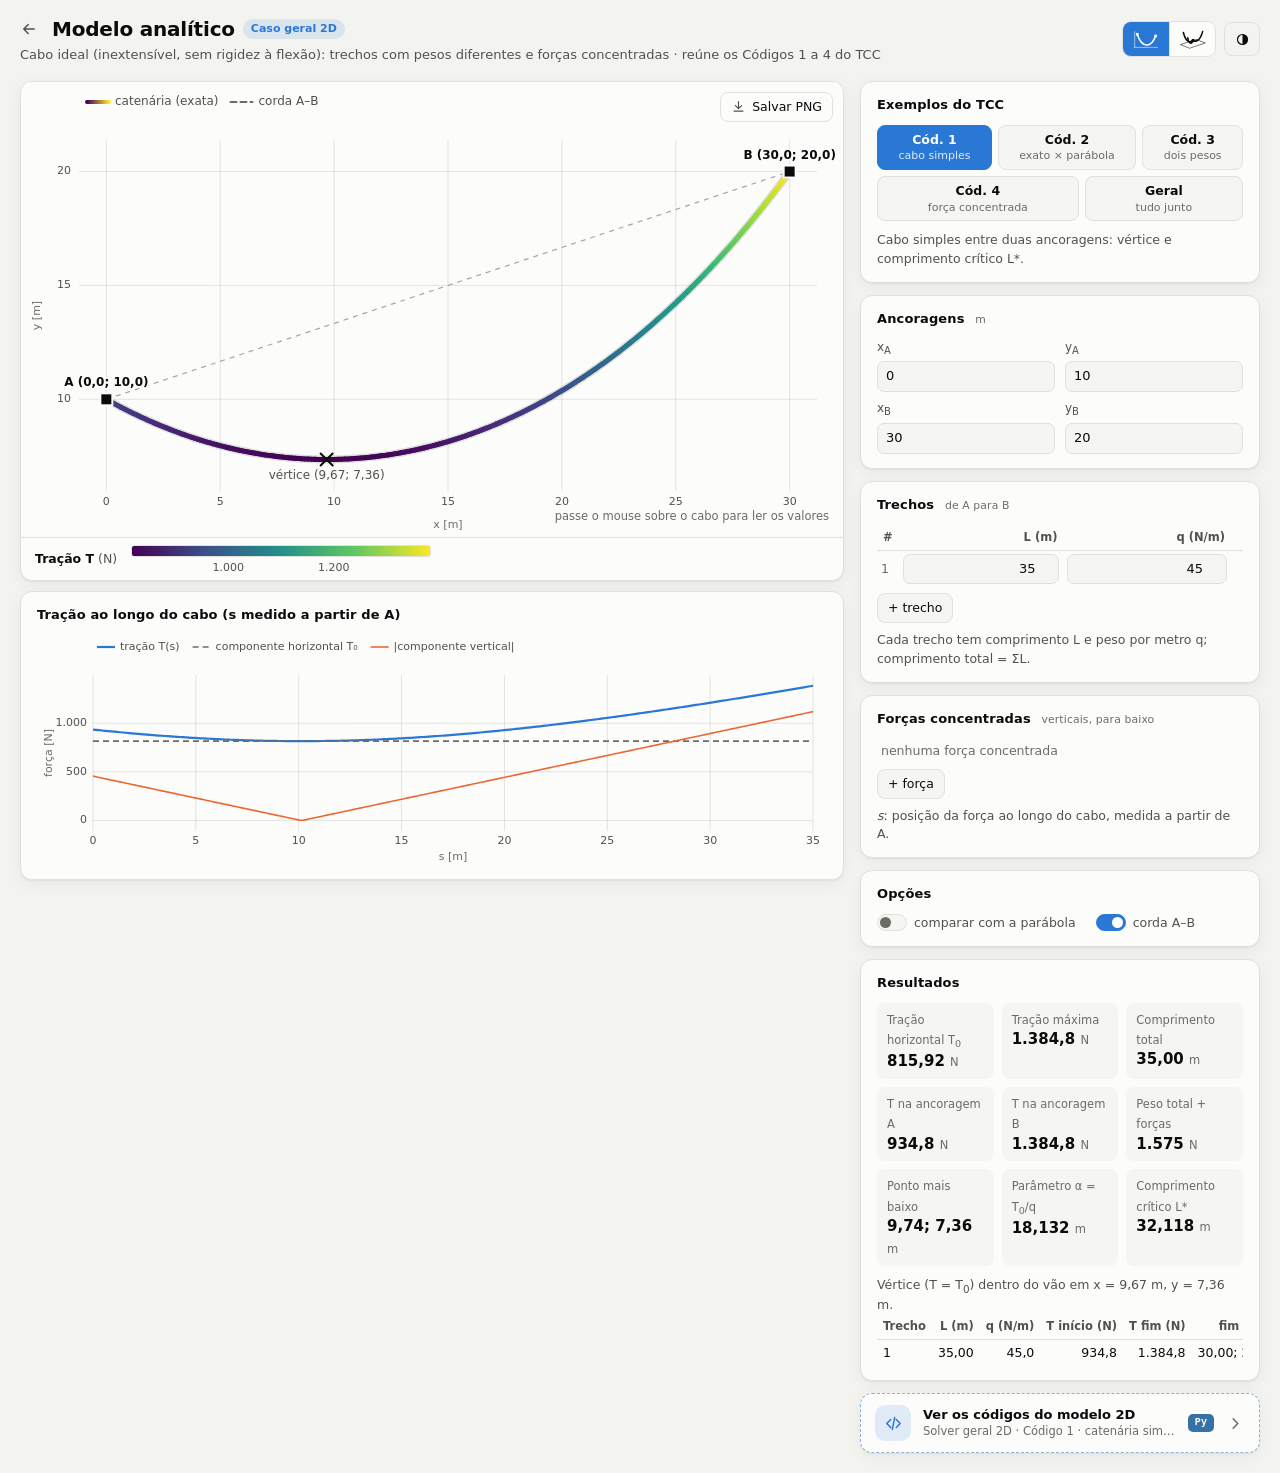
==== commit b5870d6c: "Visualizador: ajustes da auditoria de interface - fundo da página também no <html> (sem faixa branca" ====
--- a/visualizador/analitico.html
+++ b/visualizador/analitico.html
@@ -5,7 +5,7 @@
 <meta name="viewport" content="width=device-width, initial-scale=1">
 <title>Modelo analítico — Catenária</title>
 <link rel="icon" href="img/favicon.svg" type="image/svg+xml">
-<link rel="stylesheet" href="style.css?v=20261105f">
+<link rel="stylesheet" href="style.css?v=20261108a">
 </head>
 <body>
 
@@ -103,7 +103,7 @@
         <p class="res" id="nota2d"></p>
         <div class="tablewrap"><table class="tbl" id="tbRes2d"></table></div>
       </section>
-      <div class="ver-codigo" data-codigos="solver,cod1,cod2,cod3,cod4" data-rotulo="Ver os códigos do modelo 2D"></div>
+      <div class="ver-codigo" data-codigos="solver,cod1,cod2,cod3,cod4,figan" data-rotulo="Ver os códigos do modelo 2D"></div>
     </div>
 
     <!-- ======================= 3D ======================= -->
@@ -145,7 +145,7 @@
 
 <script src="analitico_solver.js?v=20261105f"></script>
 <script src="analitico.js?v=20261105f"></script>
-<script src="codigos.js?v=20261105f" onerror="window.CODIGOS=null"></script>
+<script src="codigos.js?v=20261108a" onerror="window.CODIGOS=null"></script>
 <script src="codigo.js?v=20261105f"></script>
 </body>
 </html>
--- a/visualizador/style.css
+++ b/visualizador/style.css
@@ -62,6 +62,7 @@
 * { box-sizing: border-box; }
 [hidden] { display: none !important; }
 html, body { margin: 0; }
+html { background: var(--bg); }
 body {
   background: var(--bg);
   color: var(--ink);
@@ -381,6 +382,7 @@
 .opcao.breve { opacity: .6; }
 .opcao.breve .ir { color: var(--muted); }
 @media (max-width: 860px) { .opcoes { grid-template-columns: 1fr; } }
+@media (prefers-reduced-motion: reduce) { .opcao { transition: border-color .15s; } a.opcao:hover { transform: none; } }
 
 /* ---------- créditos (página inicial) ---------- */
 .creditos-btn { display: inline-flex; align-items: center; gap: 7px; }
@@ -492,6 +494,33 @@
 .tbl.clicavel tbody tr:hover td { background: var(--surface-2); }
 .tbl.clicavel tbody tr.on td { background: color-mix(in srgb, var(--accent) 12%, transparent); font-weight: 600; }
 /* resultados em texto que ficam visíveis no card (fora do ícone "i") */
+/* comparação Qualisys × analítico × Ansys (página do Experimento) */
+.comp-leg { display: flex; flex-wrap: wrap; align-items: center; gap: 8px 18px; margin: 0 0 12px; font-size: 12.5px; color: var(--ink-2); }
+.comp-item { display: inline-flex; align-items: center; gap: 7px; }
+label.comp-item { cursor: pointer; }
+.comp-item input { accent-color: var(--accent); margin: 0; }
+.comp-item select { margin-left: 2px; }
+.comp-sw { display: inline-block; flex: none; width: 20px; height: 0; border-top: 2px solid var(--c1); }
+.comp-sw.ans { border-top: 2px dashed var(--c2); }
+.comp-sw.real { width: 9px; height: 9px; border: 0; border-radius: 50%; background: var(--ink-2); }
+.comp-leg .dica::after { left: auto; right: 0; }
+.comp-tbl thead th:nth-child(2), .comp-tbl tbody td:nth-child(2) { text-align: left; }
+.comp-tbl td.bar { white-space: nowrap; }
+.comp-tbl .bc { display: inline-block; width: 72px; height: 6px; margin-right: 8px; vertical-align: 1px; text-align: left; }
+.comp-tbl .bc i { display: block; height: 100%; min-width: 2px; border-radius: 0 3px 3px 0; background: var(--c1); }
+.comp-tbl .bc.ans i { background: var(--c2); }
+.comp-tbl tfoot td { border-top: 1px solid var(--line); border-bottom: 0; color: var(--ink-2); font-weight: 600; }
+.comp-tbl tfoot tr + tr td { border-top: 0; }
+.comp-t th.grp { text-align: center; border-left: 1px solid var(--line); color: var(--ink); }
+.comp-t thead tr:first-child th { border-bottom: 0; }
+.comp-t td:nth-child(2), .comp-t td:nth-child(5), .comp-t thead tr:nth-child(2) th:nth-child(1), .comp-t thead tr:nth-child(2) th:nth-child(4) { border-left: 1px solid var(--line); }
+.card.comp .sub-card { margin: 12px 0 0; }
+@media (max-width: 560px) {
+  /* no celular a coluna do arco sai, para os dois erros caberem sem rolar */
+  .comp-tbl .bc { width: 20px; margin-right: 5px; }
+  .comp-tbl th, .comp-tbl td { padding-left: 3px; padding-right: 3px; }
+  .comp-tbl thead th:nth-child(3), .comp-tbl tbody td:nth-child(3), .comp-tbl tfoot td:nth-child(2) { display: none; }
+}
 .res { margin: 8px 0 0; font-size: 12.5px; color: var(--ink-2); }
 .res:empty { display: none; }
 /* logo do Ansys no card da página inicial (versão clara/escura conforme o tema) */
@@ -754,3 +783,10 @@
 input[type="checkbox"]:disabled { opacity: .45; cursor: default; }
 .checks label, .seguir { gap: 7px; }
 @media (prefers-reduced-motion: reduce) { input[type="checkbox"], input[type="checkbox"]::before { transition: none; } }
+
+/* ---------- Experimento sem a parte de dinâmica ---------- */
+/* O ensaio é estático: os controles de tempo ficam ocultos e a página mostra um quadro medido.
+   experimento.html?dinamica=1 mostra tudo de novo (a classe sai do <body>). */
+.sem-dinamica .so-din { display: none !important; }
+body:not(.sem-dinamica) .so-est { display: none !important; }
+.sem-dinamica .tbl.dados.clicavel tbody tr { cursor: default; }
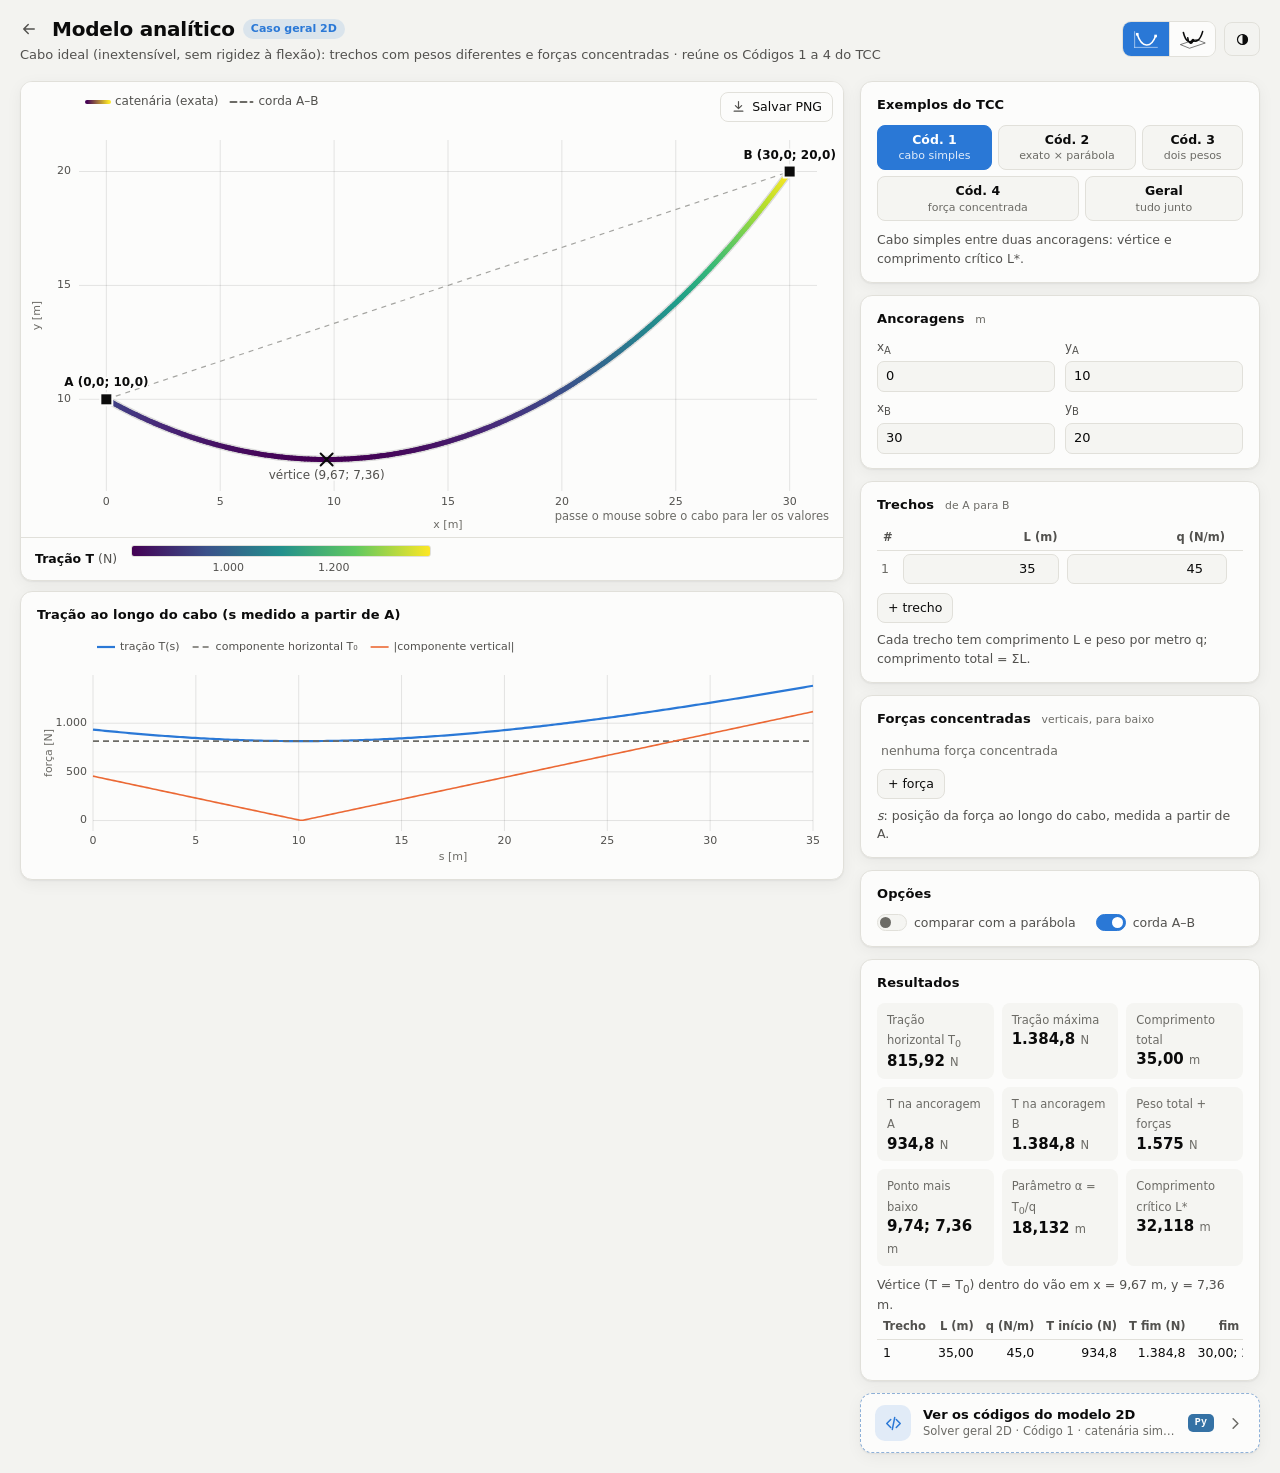
==== commit 29ee55da: "Visualizador: adaptações para celular e consistência (critique/layout/adapt) - Experimento em uma co" ====
--- a/visualizador/analitico.html
+++ b/visualizador/analitico.html
@@ -5,7 +5,7 @@
 <meta name="viewport" content="width=device-width, initial-scale=1">
 <title>Modelo analítico — Catenária</title>
 <link rel="icon" href="img/favicon.svg" type="image/svg+xml">
-<link rel="stylesheet" href="style.css?v=20261108a">
+<link rel="stylesheet" href="style.css?v=20261108c">
 </head>
 <body>
 
--- a/visualizador/style.css
+++ b/visualizador/style.css
@@ -309,6 +309,17 @@
   .top { padding: 12px 16px 4px; }
   .foot { padding: 0 16px 20px; }
 }
+@media (max-width: 1080px) {
+  /* Experimento em uma coluna: os cartões da cena e da lateral entram na mesma sequência, na ordem de leitura */
+  .layout:has(> .stage.exp) { gap: 12px; }
+  .layout:has(> .stage.exp) > .stage.exp, .layout:has(> .stage.exp) > .side { display: contents; }
+  .stage.exp > *, .layout:has(> .stage.exp) > .side > * { order: 5; }
+  .stage.exp > .viewport, .stage.exp > .timeline { order: 0; }
+  .layout:has(> .stage.exp) > .side > section:nth-of-type(1) { order: 1; } /* Ensaio */
+  .layout:has(> .stage.exp) > .side > section:nth-of-type(2) { order: 2; } /* Marcadores */
+  .stage.exp > #cardComp { order: 3; }
+  .layout:has(> .stage.exp) > .side > .ver-codigo, .layout:has(> .stage.exp) > .side > :last-child { order: 9; }
+}
 @media (max-width: 720px) {
   /* título e subtítulo na largura toda; botões na linha de baixo */
   .top { flex-wrap: wrap; gap: 10px; }
@@ -326,6 +337,11 @@
   .viewport.legenda-faixa .legend { grid-template-columns: minmax(0, 1fr); padding-bottom: 8px; }
   .viewport.legenda-faixa .lg-title { grid-row: auto; margin-bottom: 6px; }
   .toolbar .so-largo { display: none; }
+  /* barra de vistas numa linha só, rolável, para não cobrir o topo da cena com duas fileiras de botões */
+  .toolbar { flex-wrap: nowrap; overflow-x: auto; scrollbar-width: none; pointer-events: auto; padding-bottom: 2px; }
+  .toolbar::-webkit-scrollbar { display: none; }
+  .toolbar button { flex: none; }
+  .toolbar button small { display: none; }
 }
 @media (pointer: coarse) {
   .toolbar button, .timeline .ico, .radios button, .icon-row button, select, button.add, .hdr-btns > button, .hdr-btns > .ghost-file, .abas button { min-height: 40px; }
@@ -520,6 +536,10 @@
   .comp-tbl .bc { width: 20px; margin-right: 5px; }
   .comp-tbl th, .comp-tbl td { padding-left: 3px; padding-right: 3px; }
   .comp-tbl thead th:nth-child(3), .comp-tbl tbody td:nth-child(3), .comp-tbl tfoot td:nth-child(2) { display: none; }
+  /* os dois erros cabem na largura do celular: fonte e barras menores */
+  .comp-tbl { font-size: 11.5px; }
+  .comp-tbl th { font-size: 10.5px; white-space: normal; }
+  .comp-tbl .bc { width: 12px; margin-right: 4px; }
 }
 .res { margin: 8px 0 0; font-size: 12.5px; color: var(--ink-2); }
 .res:empty { display: none; }
